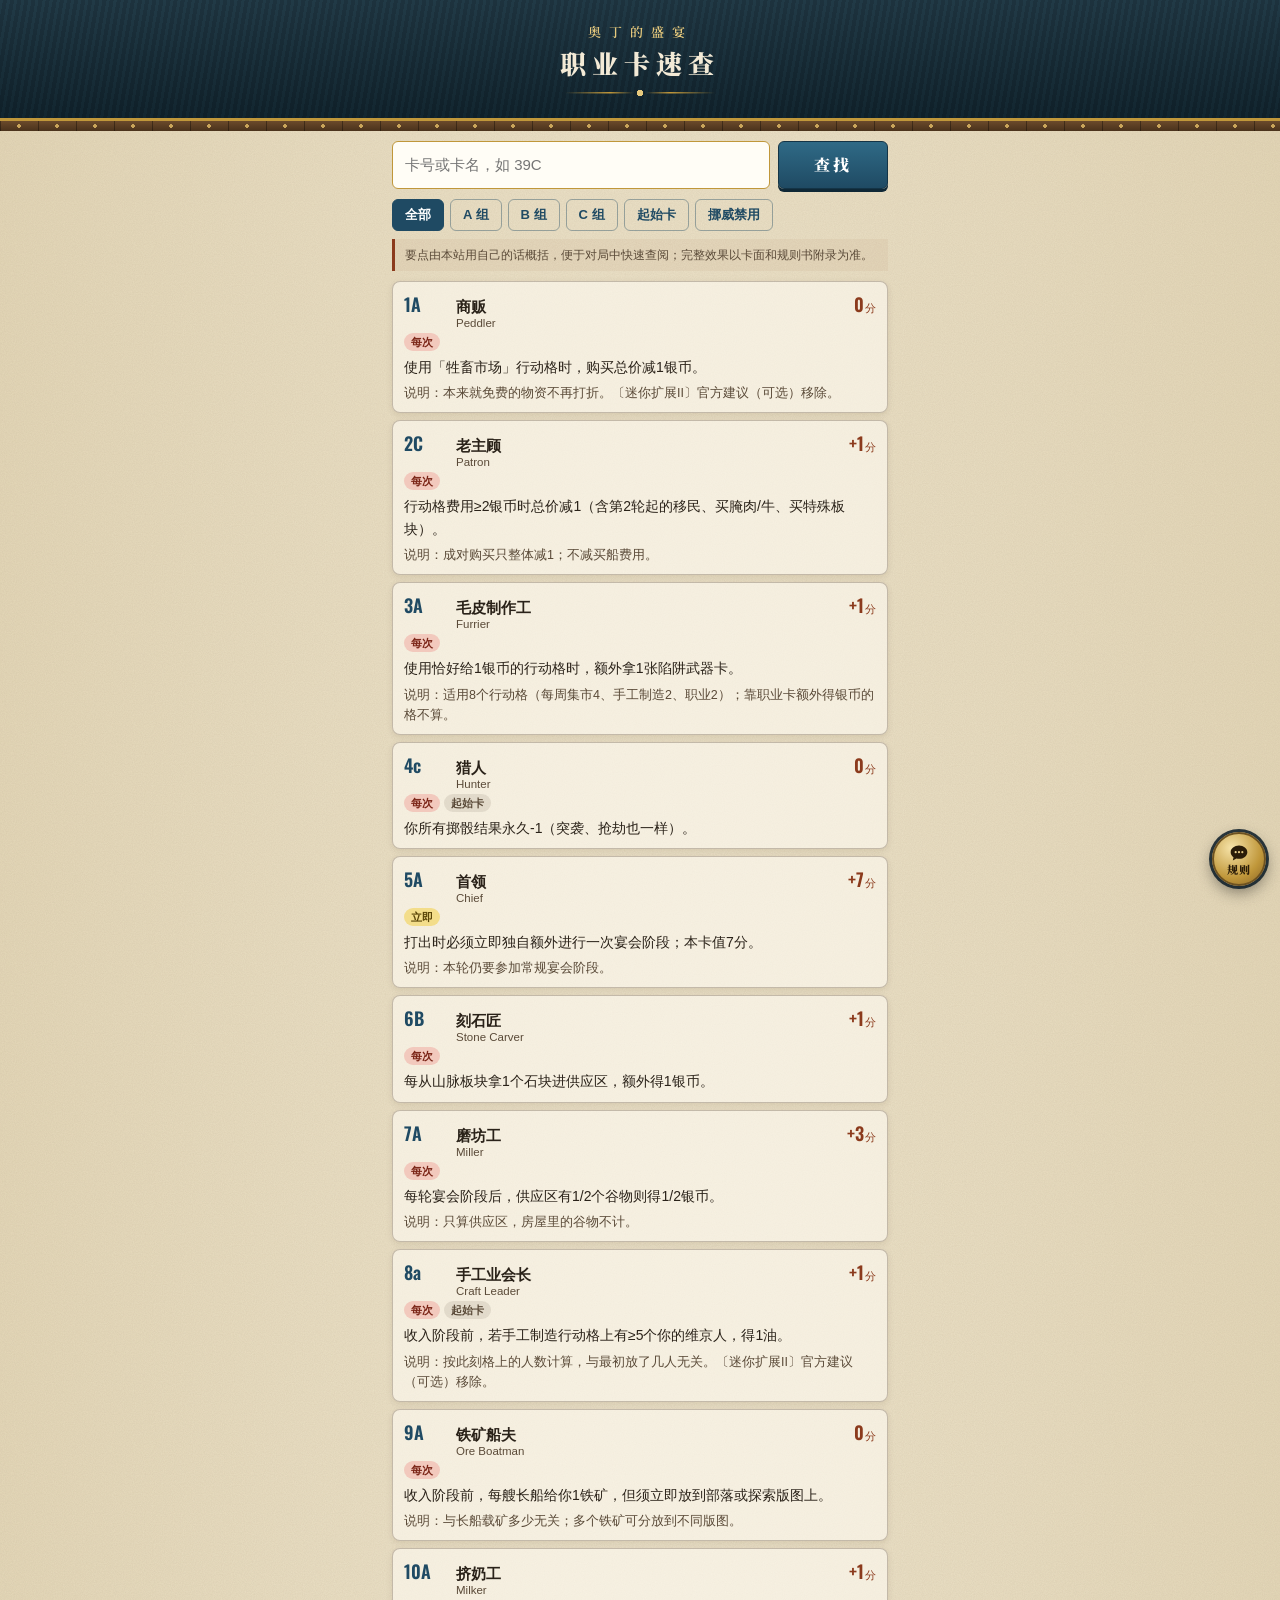
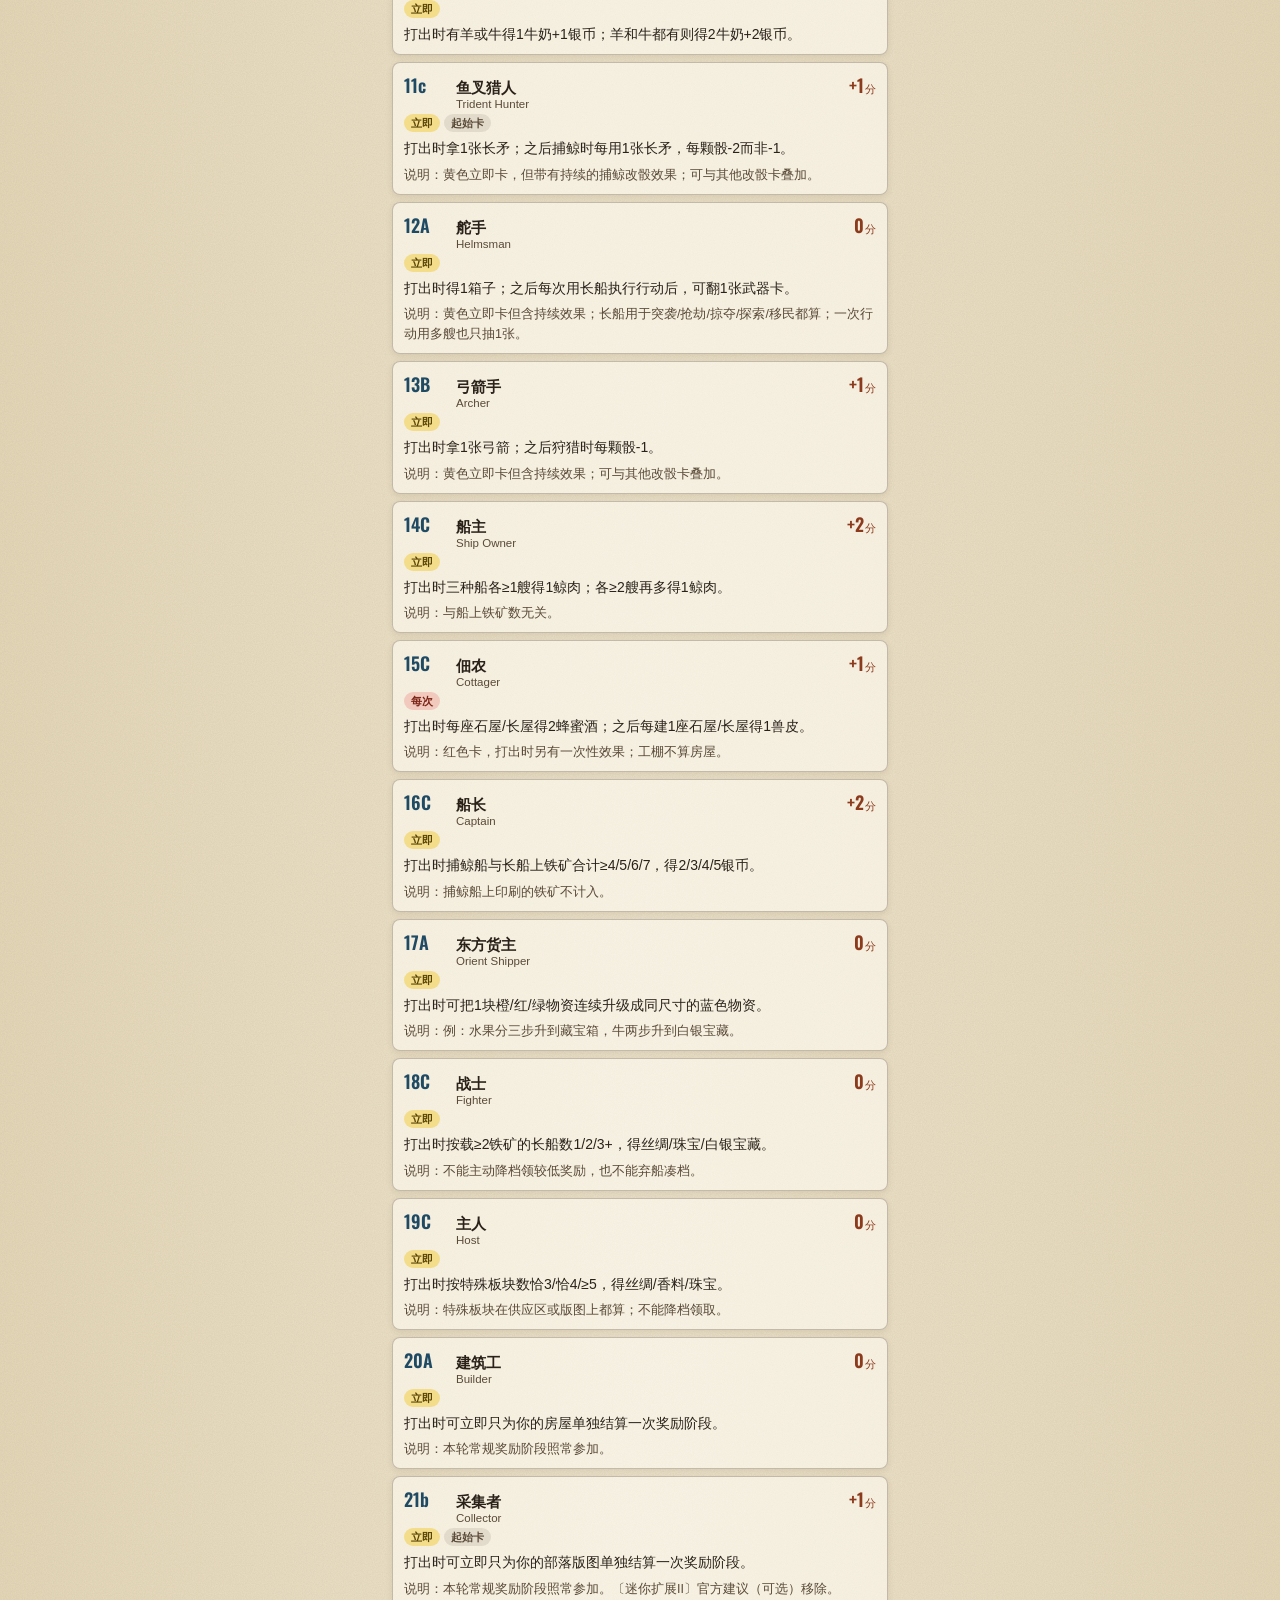
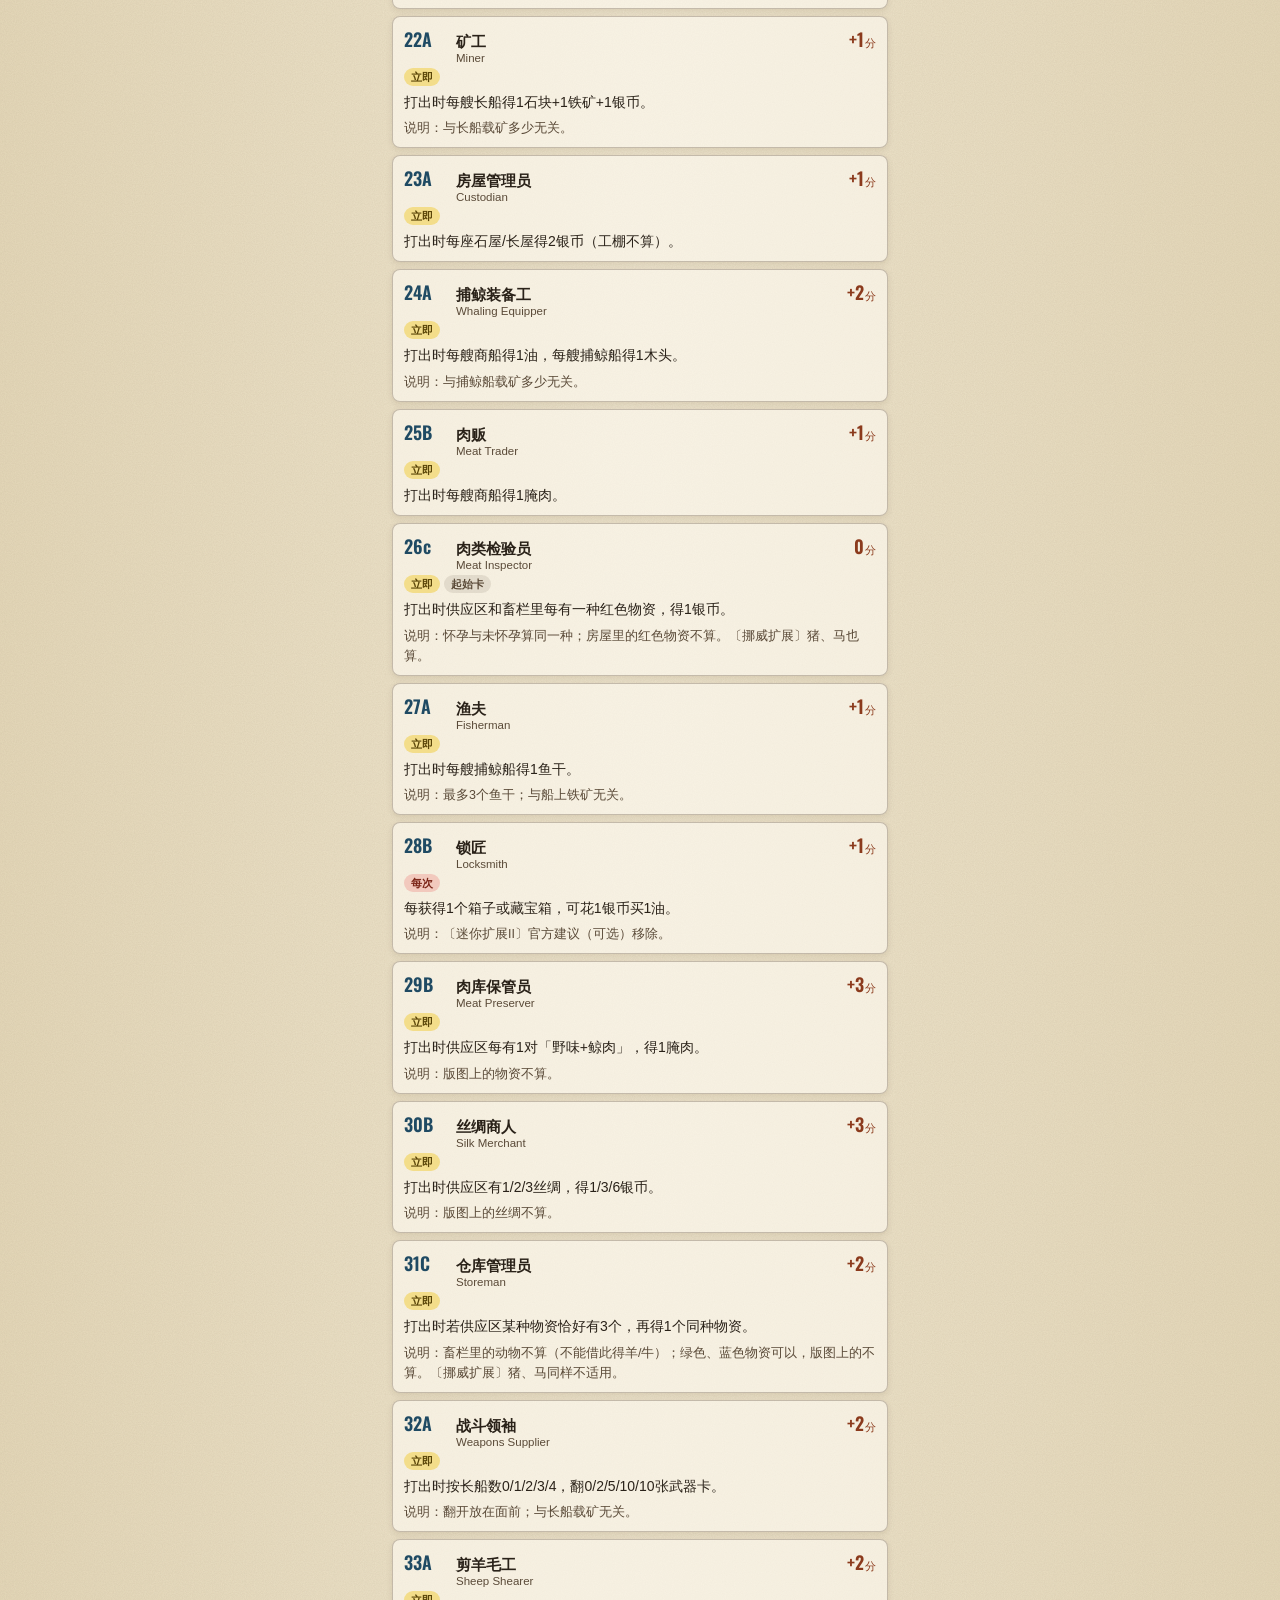
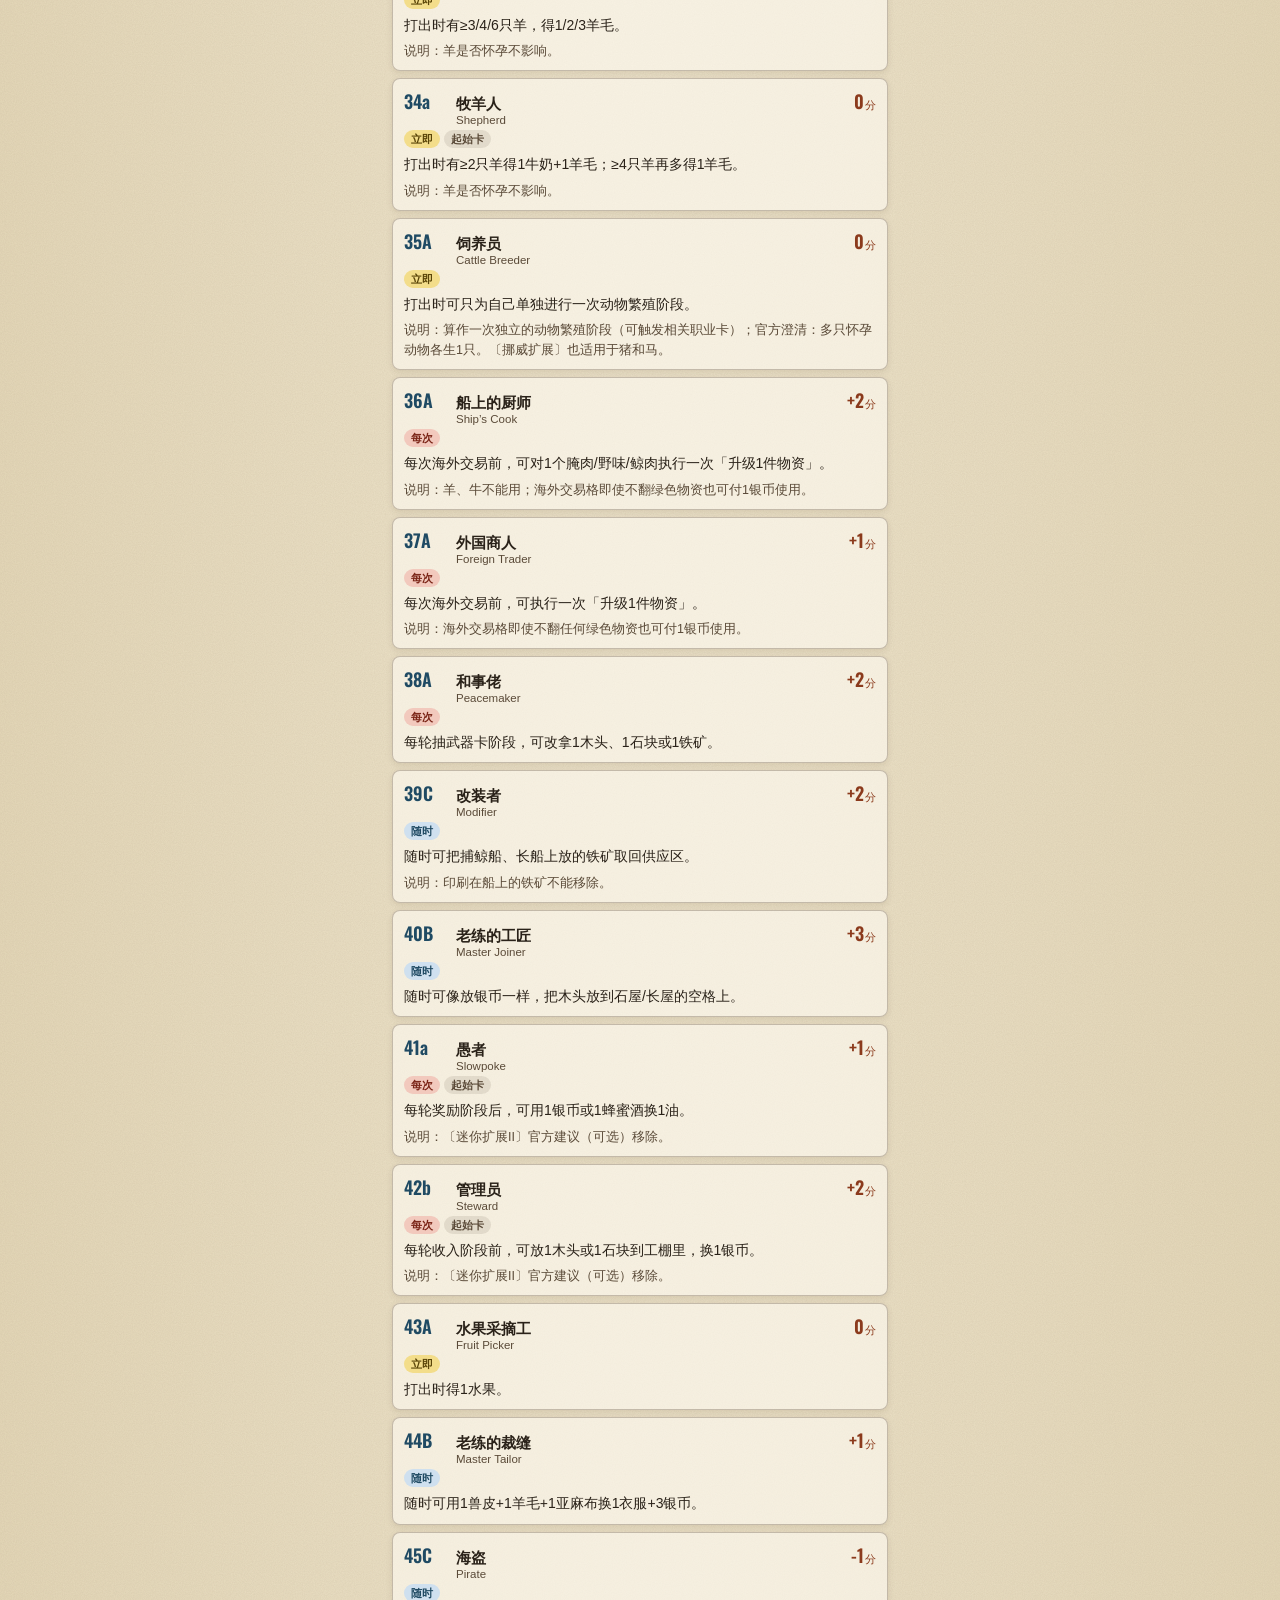
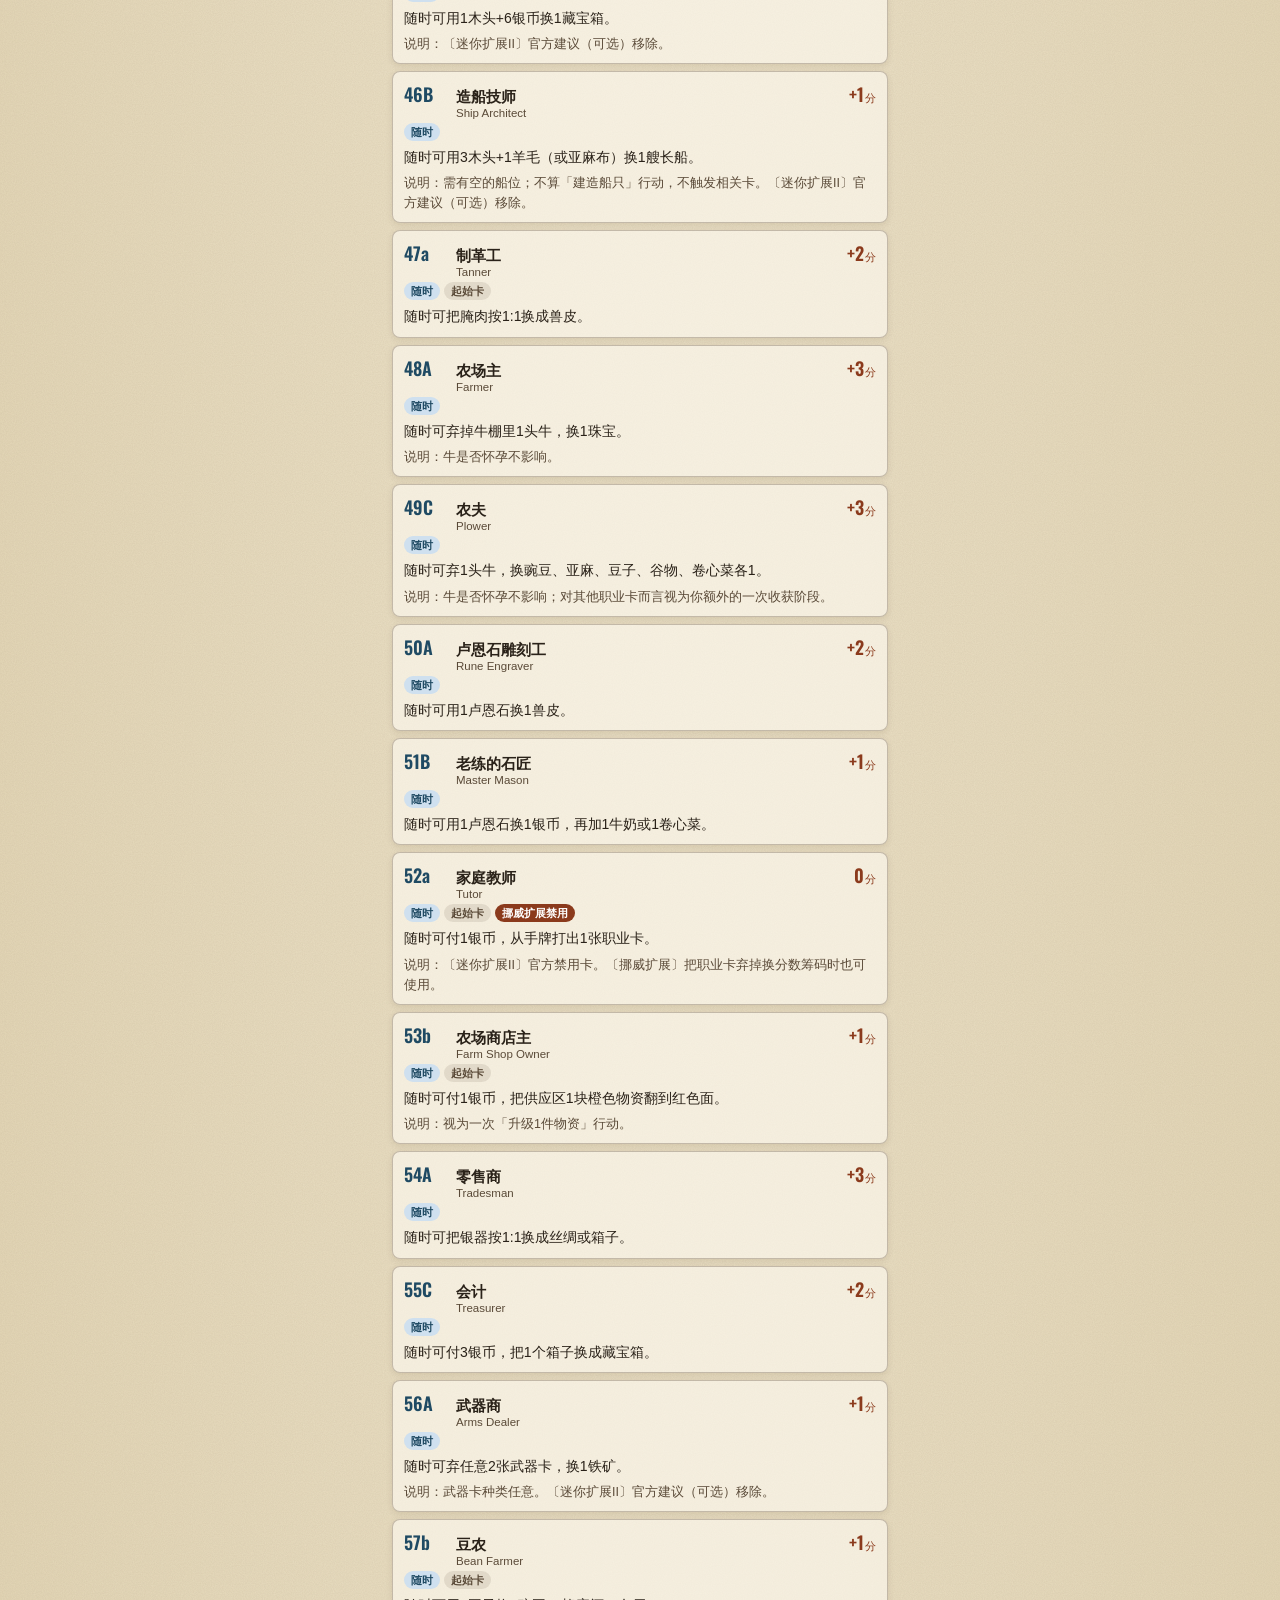
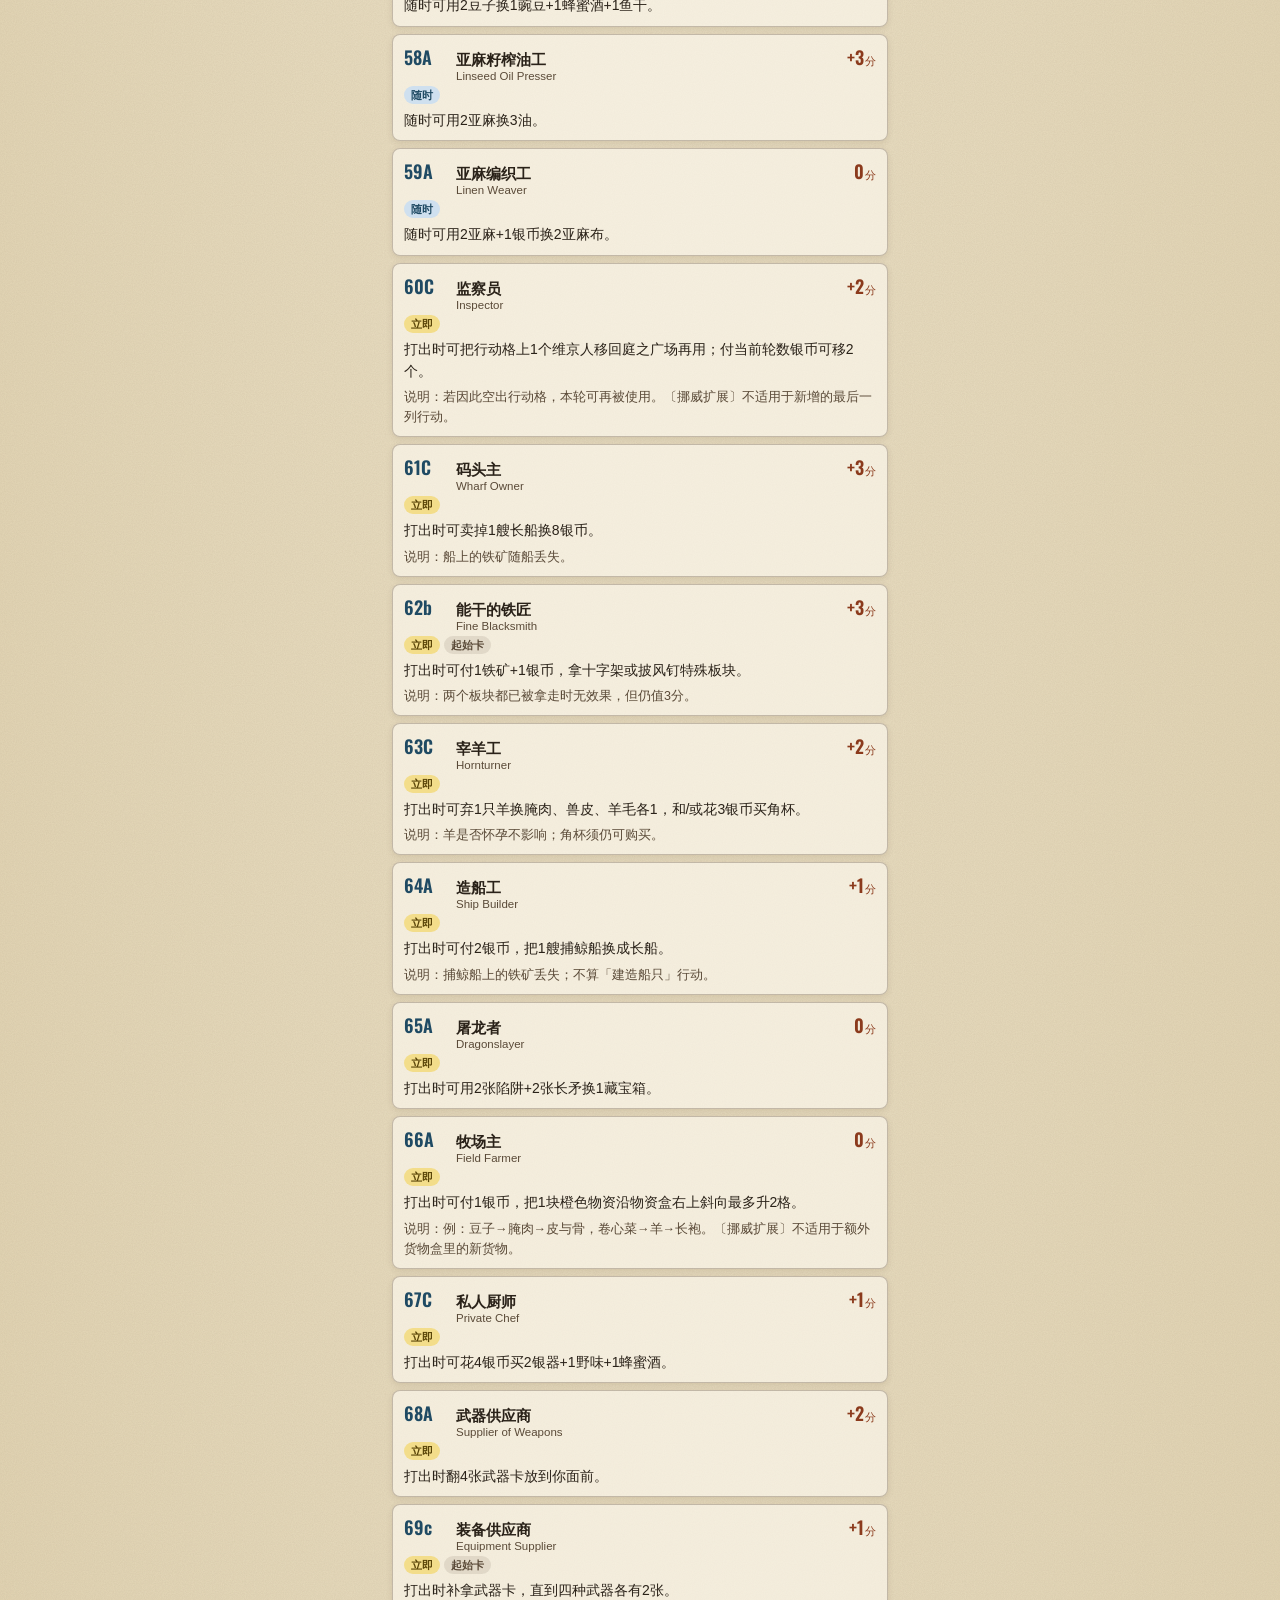
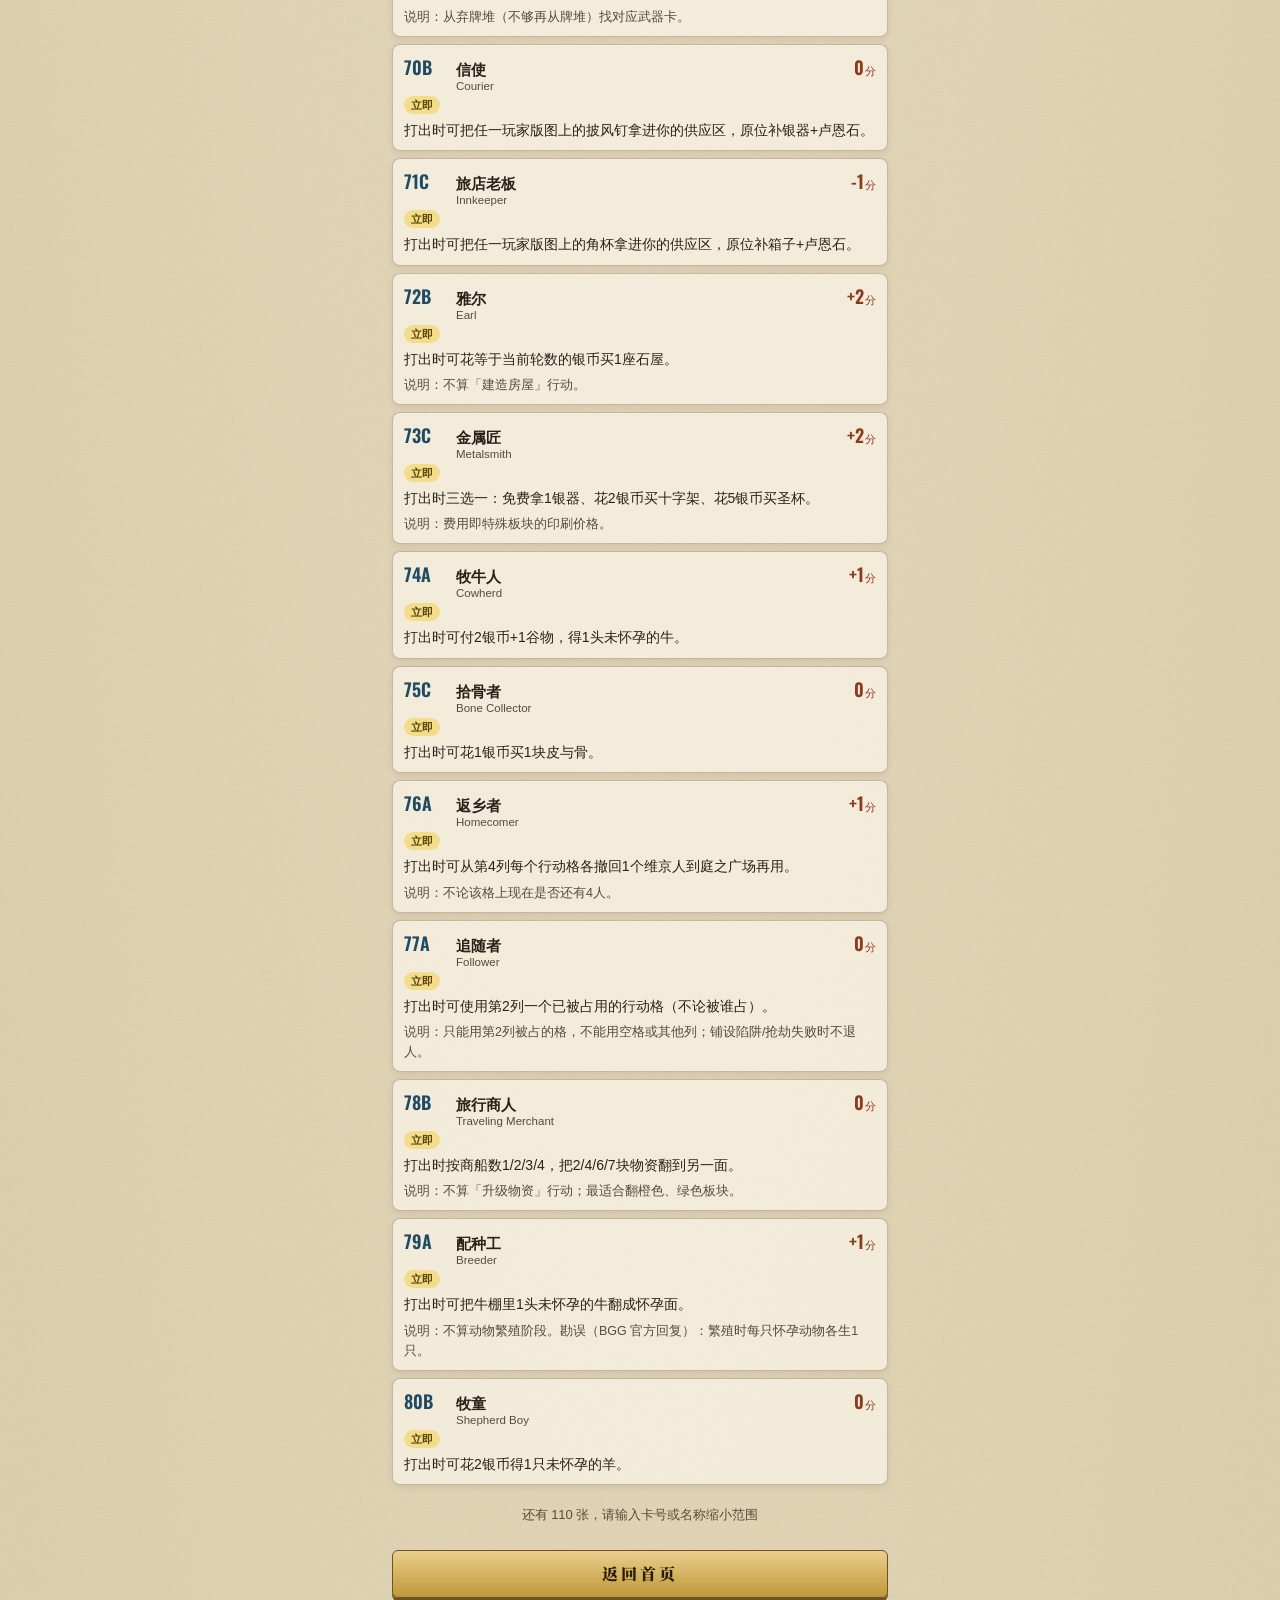
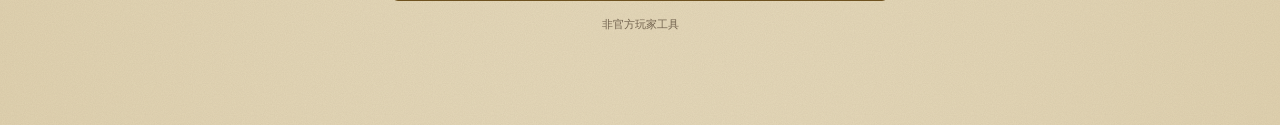
==== public/cards.html @ b961f714 "按社区调研补功能：每人自己计分防错、成绩参照、停手顺序轮序、挪威扩展、职业卡速查 - 计分页分「我的计分」和「全桌总览」：每人只填自己，快捷按钮，标出不可能的分值，提醒最终收入与银币勿重复计分 - 往" ====
<!doctype html>
<html lang="zh-CN">
<head>
<meta charset="utf-8">
<meta name="viewport" content="width=device-width,initial-scale=1,viewport-fit=cover">
<meta name="theme-color" content="#10202b">
<title>职业卡速查 · 奥丁的盛宴</title>
<link rel="icon" href="img/icon-64.png">
<link rel="apple-touch-icon" href="img/icon-180.png">
<link rel="preconnect" href="https://fonts.googleapis.com">
<link rel="preconnect" href="https://fonts.gstatic.com" crossorigin>
<link href="https://fonts.googleapis.com/css2?family=Oswald:wght@500;600&family=Noto+Serif+SC:wght@600;900&display=swap" rel="stylesheet">
<link rel="stylesheet" href="style.css">
</head>
<body>
<div class="hero"><div class="en">奥丁的盛宴</div><h1>职业卡速查</h1><div class="orn"></div></div><div class="band"></div>
<div class="wrap">
<form class="join" id="search"><input id="q" maxlength="20" autocomplete="off" placeholder="卡号或卡名，如 39C" enterkeyhint="search"><button class="btn navy">查找</button></form>
<div class="chips cf" id="filters"></div>
<p class="note">要点由本站用自己的话概括，便于对局中快速查阅；完整效果以卡面和规则书附录为准。</p>
<div class="list cards" id="cards"><div class="empty">加载中…</div></div>
<a class="btn" href="./">返回首页</a>
<footer>非官方玩家工具</footer>
</div>
<script type="module" src="cards.js"></script>
<script type="module" src="chat.js"></script>
</body>
</html>
---- public/style.css ----
:root{
  --parch:#efe6cf; --parch2:#e0d2b0; --ink:#2a2219; --ink2:#5a4a38;
  --red:#8b3a1c; --navy:#1f4a63; --navy2:#2f6a86; --step:#2a6f8f;
  --steel:#10202b; --steel2:#1b3342; --brass:#c0973a; --brass2:#e6c97d;
  --wood:#6b4a2b; --wood2:#4a321c;
  --p-red:#b8432f; --p-blue:#4f86b8; --p-yellow:#d9ad3c; --p-black:#3b3936;
  --c-sea:#2f6a86; --c-land:#6b8f5a; --c-build:#8b3a1c; --c-herd:#a87a4a; --c-job:#6d5a8e; --c-wealth:#c0973a;
  --serif:"Noto Serif SC","Songti SC","STSong",serif;
  --sans:-apple-system,"PingFang SC","Hiragino Sans GB","Microsoft YaHei",sans-serif;
  --num:"Oswald","DIN Alternate",sans-serif;
}
*{box-sizing:border-box;margin:0;padding:0;-webkit-tap-highlight-color:transparent}
html{background:var(--parch2)}
body{min-height:100vh;font-family:var(--sans);color:var(--ink);
  background:
    url("data:image/svg+xml;utf8,<svg xmlns='http://www.w3.org/2000/svg' width='240' height='240'><filter id='n'><feTurbulence type='fractalNoise' baseFrequency='.9' numOctaves='2' stitchTiles='stitch'/><feColorMatrix values='0 0 0 0 .35 0 0 0 0 .27 0 0 0 0 .17 0 0 0 .16 0'/></filter><rect width='240' height='240' filter='url(%23n)'/></svg>"),
    radial-gradient(ellipse at 50% 30%,var(--parch) 0%,var(--parch2) 100%)}
button{font-family:inherit;cursor:pointer}
.hidden{display:none!important}
.band{height:10px;background:radial-gradient(circle at 19px 5px,#c9a45a 0 1.6px,transparent 2px) 0 0/38px 10px,linear-gradient(90deg,rgba(0,0,0,.35) 0 1px,transparent 1px) 0 0/38px 10px,linear-gradient(var(--wood),var(--wood2))}

/* big header (landing / setup) */
.hero{padding:calc(env(safe-area-inset-top) + 22px) 16px 20px;text-align:center;color:#f3ead6;
  background:linear-gradient(180deg,rgba(255,255,255,.04),rgba(0,0,0,.25)),repeating-linear-gradient(100deg,#18323f 0 3px,#142a36 3px 7px),var(--steel2);
  border-bottom:3px solid var(--brass)}
.hero .en{font:600 13px var(--serif);letter-spacing:8px;color:var(--brass2)}
.hero h1{font:900 26px/1.25 var(--serif);letter-spacing:6px;margin-top:6px}
.orn{width:150px;height:10px;margin:8px auto 0;
  background:radial-gradient(circle,var(--brass2) 0 3px,transparent 3.5px) center/10px 10px no-repeat,
    linear-gradient(90deg,transparent,var(--brass) 30%,transparent 46%,transparent 54%,var(--brass) 70%,transparent) center/100% 1.5px no-repeat}
/* slim bar (in game) */
.bar{display:flex;align-items:center;gap:8px;padding:calc(env(safe-area-inset-top) + 8px) 12px 8px;color:#f3ead6;
  background:repeating-linear-gradient(100deg,#18323f 0 3px,#142a36 3px 7px),var(--steel2);border-bottom:2px solid var(--brass)}
.bar .ttl{flex:1;font:900 15px var(--serif);letter-spacing:2px;white-space:nowrap;overflow:hidden;text-overflow:ellipsis}
.room{display:inline-flex;align-items:center;gap:6px;height:30px;padding:0 10px;border-radius:15px;border:1px solid rgba(224,194,122,.5);
  background:rgba(0,0,0,.2);color:var(--brass2);font:600 15px var(--num);letter-spacing:2px}
.room small{font:500 11px var(--sans);letter-spacing:0;color:#cbbf9f}
.conn{width:9px;height:9px;border-radius:50%;background:#7d8796;box-shadow:0 0 0 2px rgba(0,0,0,.25)}
.conn.on{background:#62c27a}

.wrap{max-width:520px;margin:0 auto;padding:0 12px calc(env(safe-area-inset-bottom) + 20px)}
.tabs{display:flex;gap:6px;margin:10px 0 8px}
.tab{flex:1;height:38px;border-radius:4px;font:700 15px var(--serif);letter-spacing:3px;color:var(--navy);
  background:rgba(31,74,99,.08);border:1.5px solid rgba(31,74,99,.35)}
.tab.on{color:#fff;background:linear-gradient(180deg,var(--navy2),var(--navy));border-color:#143446}
h2.h{display:flex;align-items:baseline;justify-content:space-between;margin:18px 2px 8px;font:900 19px var(--serif);letter-spacing:2px;color:var(--red)}
h2.h small{font:500 12px var(--sans);letter-spacing:0;color:var(--ink2)}
.note{font:500 12px/1.55 var(--sans);color:var(--ink2);padding:7px 10px;border-left:3px solid var(--red);background:rgba(139,58,28,.05);margin-top:8px}
.note b{color:var(--red)}
.card{background:rgba(255,252,243,.6);border:1.5px solid rgba(90,74,56,.32);border-radius:8px;box-shadow:0 2px 6px rgba(60,40,10,.1)}
.list{display:flex;flex-direction:column;gap:7px}
.row{display:flex;align-items:center;gap:8px;padding:7px 9px}
.stepn{flex:none;width:24px;height:24px;border-radius:50%;background:var(--step);color:#fff;border:2px solid #fff;
  box-shadow:0 1px 3px rgba(0,0,0,.3);font:600 13px/20px var(--num);text-align:center}
.por{display:inline-block;flex:none;width:46px;height:46px;border-radius:50%;padding:3px;background:var(--c,#999);box-shadow:0 2px 4px rgba(0,0,0,.3);border:none}
.por img{display:block;width:100%;height:100%;border-radius:50%;object-fit:cover;background:#3a2f25}
.por.sm{width:36px;height:36px;padding:2.5px}
.por.xs{width:28px;height:28px;padding:2px}
.who{flex:1;min-width:0}
.who .nm{font:700 15px var(--sans);white-space:nowrap;overflow:hidden;text-overflow:ellipsis}
.who .fg{font:500 11px var(--sans);color:var(--ink2);margin-top:1px;white-space:nowrap;overflow:hidden;text-overflow:ellipsis}
input.pn{width:100%;height:34px;border:1.5px solid rgba(90,74,56,.35);border-radius:6px;background:#fffdf6;padding:0 8px;outline:none;font:700 15px var(--sans);color:var(--ink)}
input.pn:focus{border-color:var(--navy)}
.ib{flex:none;width:34px;height:34px;border-radius:6px;border:1.5px solid rgba(90,74,56,.4);background:rgba(255,255,255,.55);color:var(--ink);font:700 18px/1 var(--sans)}
.ib:disabled{opacity:.25}
.field{flex:none;display:flex;align-items:center;width:64px;height:36px;border-radius:6px;background:#fffdf6;border:1.5px solid var(--brass);padding:0 7px}
.field i{font:600 14px var(--num);font-style:normal;color:var(--brass);margin-right:2px}
.field input{width:100%;border:none;outline:none;background:transparent;font:600 19px var(--num);color:var(--ink);text-align:right}
.field input.bad{color:#c0392b}
.chips{display:flex;gap:8px}
.chip{flex:1;height:40px;border-radius:6px;border:1.5px solid rgba(31,74,99,.4);background:transparent;color:var(--navy);font:700 16px var(--sans)}
.chip.on{background:var(--navy);color:#fff;border-color:var(--navy)}
.dots{display:flex;gap:6px;margin-top:5px}
.dot{width:20px;height:20px;border-radius:50%;border:2px solid #fff;background:var(--c);box-shadow:0 0 0 1px rgba(0,0,0,.25)}
.dot.on{box-shadow:0 0 0 2px var(--ink)}
.dot:disabled{opacity:.2}
.btn{display:block;width:100%;height:48px;margin-top:12px;border-radius:6px;border:1.5px solid #6e5220;
  background:linear-gradient(180deg,#e9cf8c,var(--brass));color:#2a1d08;font:900 16px var(--serif);letter-spacing:3px;box-shadow:0 3px 0 #6e5220}
.btn:active{transform:translateY(2px);box-shadow:0 1px 0 #6e5220}
.btn:disabled{opacity:.4}
.btn.navy{background:linear-gradient(180deg,var(--navy2),var(--navy));border-color:#143446;color:#fff;box-shadow:0 3px 0 #0f2836}
.btn.ghost{height:38px;margin-top:8px;background:transparent;border-color:rgba(90,74,56,.4);color:var(--ink2);font:600 13px var(--sans);letter-spacing:1px;box-shadow:none}
.btns{display:flex;gap:8px}.btns .btn{flex:1}
.err{margin-top:6px;color:#b03020;font-size:13px;text-align:center;min-height:1em}

/* status strip */
.status{display:flex;align-items:center;gap:10px;padding:8px 10px;border-radius:8px;background:rgba(31,74,99,.08);border:1px solid rgba(31,74,99,.25)}
.medal{flex:none;display:inline-flex;align-items:center;justify-content:center;width:40px;height:40px;border-radius:50%;
  background:radial-gradient(circle at 35% 30%,#f2dc9c,var(--brass) 60%,#6e5220);color:#2a1d08;font:900 15px/1 var(--serif);
  border:2px solid #4b3714;box-shadow:0 2px 4px rgba(0,0,0,.3);text-align:center}
.status .t{font:900 17px var(--serif);letter-spacing:1px;color:var(--navy)}
.status .t b{font:600 19px var(--num);color:var(--red);margin:0 2px}
.status .s{font-size:12px;color:var(--ink2);margin-top:1px}
.pips{display:flex;gap:3px;margin-left:auto}
.pips i{width:7px;height:16px;border-radius:2px;background:rgba(31,74,99,.18)}
.pips i.done{background:var(--navy2)}
.pips i.cur{background:var(--red)}
.banner{margin-top:8px;padding:9px 10px;border-radius:8px;background:#1d3a49;color:#f3ead6;font-size:13px;line-height:1.5;display:flex;align-items:center;gap:10px}
.banner b{color:var(--brass2)}
.banner button{flex:none;height:32px;padding:0 12px;border-radius:5px;border:1px solid var(--brass);background:var(--brass);color:#22180a;font:700 13px var(--sans)}

/* turn order track */
.track{margin-top:8px;padding:9px 6px 9px;border-radius:8px;background:linear-gradient(180deg,#1d3a49,#0f222d);border:2px solid #08141b;color:#f3ead6}
.track .t{font:700 12px var(--serif);letter-spacing:2px;color:var(--brass2);text-align:center}
.slots{display:flex;justify-content:center;gap:4px;margin-top:6px}
.slot{flex:1;max-width:88px;text-align:center;min-width:0}
.slot .o{font:600 12px var(--num);color:var(--brass2);margin-bottom:3px}
.slot .por{display:block;margin:0 auto;width:44px;height:44px}
.slot .n{font:600 11.5px var(--sans);margin-top:3px;white-space:nowrap;overflow:hidden;text-overflow:ellipsis}
.slot .m{display:inline-block;margin-top:2px;padding:0 7px;border-radius:9px;background:var(--brass);color:#22180a;font:600 12px/17px var(--num)}

/* scoring table */
table.sc{width:100%;margin-top:8px;border-collapse:separate;border-spacing:0 6px;table-layout:fixed}
.sc thead th{padding:0 2px 2px;vertical-align:bottom}
.sc th:first-child{width:64px}
.pv{display:flex;flex-direction:column;align-items:center;gap:2px;min-width:0}
.pv span{max-width:100%;font:700 12.5px var(--sans);white-space:nowrap;overflow:hidden;text-overflow:ellipsis}
.sc tbody th{height:50px;padding-left:9px;text-align:left;font:600 13px/1.2 var(--sans);color:var(--ink2);background:rgba(255,252,243,.6);border:1.5px solid rgba(90,74,56,.25);border-right:none;border-radius:8px 0 0 8px}
.sc tbody th small{display:block;font-size:11px;font-weight:500}
.sc td{padding:0 3px;background:rgba(255,252,243,.6);border-top:1.5px solid rgba(90,74,56,.25);border-bottom:1.5px solid rgba(90,74,56,.25)}
.sc td:last-child{border-right:1.5px solid rgba(90,74,56,.25);border-radius:0 8px 8px 0;padding-right:5px}
.cell{width:100%;height:40px;border-radius:5px;border:1.5px solid rgba(181,139,60,.75);background:#fffdf6;font:600 17px var(--num);color:var(--ink)}
.cell.empty{color:#b7a98f;font:500 12px var(--sans)}
.cell.bad{color:#c0392b;border-color:#c0392b}
.sc td.tt{text-align:center;font:600 21px var(--num);color:var(--red)}
.legend{font:500 11.5px/1.6 var(--sans);color:var(--ink2);margin-top:4px}
.legend b{color:var(--ink)}

/* sheets */
.mask{position:fixed;inset:0;background:rgba(8,18,24,.55);z-index:20}
.sheet{position:fixed;left:0;right:0;bottom:0;z-index:21;max-width:520px;margin:0 auto;padding:12px 14px calc(env(safe-area-inset-bottom) + 14px);
  background:var(--parch);border-top:3px solid var(--brass);border-radius:14px 14px 0 0;box-shadow:0 -8px 30px rgba(0,0,0,.4)}
.sheet h3{font:900 16px var(--serif);color:var(--red);letter-spacing:1px}
.sheet .hint{font-size:12px;color:var(--ink2);margin-top:2px;line-height:1.5}
.disp{margin-top:8px;min-height:58px;padding:6px 12px;border-radius:6px;background:#fffdf6;border:1.5px solid var(--brass);text-align:right}
.disp .ex{font:500 14px var(--num);color:var(--ink2);word-break:break-all}
.disp .cur{font:600 26px var(--num);color:var(--ink)}
.keys{display:grid;grid-template-columns:repeat(4,1fr);gap:7px;margin-top:10px}
.keys button{height:48px;border-radius:6px;border:1.5px solid rgba(90,74,56,.35);background:#fffaf0;font:600 21px var(--num);color:var(--ink)}
.keys .op{background:var(--navy);color:#fff;border-color:var(--navy);font-size:26px}
.keys .ok{background:linear-gradient(180deg,#e9cf8c,var(--brass));border-color:#6e5220;font:900 15px var(--serif);grid-row:span 2;height:auto}
.keys .fn{font:600 14px var(--sans)}

/* landing */
.join{display:flex;gap:8px;margin-top:10px}
.join input{flex:1;min-width:0;height:48px;border-radius:6px;border:1.5px solid var(--brass);background:#fffdf6;text-align:center;font:600 24px var(--num);letter-spacing:8px;text-transform:uppercase;outline:none}
.join .btn{flex:none;width:110px;margin-top:0}

/* MVP */
.mvp{position:relative;margin-top:4px;padding:14px 12px 12px;border-radius:10px;text-align:center;color:#f3ead6;overflow:hidden;
  background:radial-gradient(ellipse at 50% 0%,rgba(224,194,122,.35),transparent 60%),linear-gradient(180deg,#1d3a49,#0c1b24);border:2px solid #08141b}
.mvp .crown{font:700 12px var(--serif);letter-spacing:6px;color:var(--brass2)}
.mvp .por{width:92px;height:92px;padding:4px;margin:8px auto 0;display:block;box-shadow:0 0 0 3px var(--brass2),0 6px 18px rgba(0,0,0,.5)}
.mvp .nm{font:900 22px var(--serif);letter-spacing:2px;margin-top:8px}
.mvp .fg{font-size:12px;color:#c9c0aa}
.mvp .pts{font:600 40px/1.1 var(--num);color:var(--brass2);margin-top:2px}
.mvp .pts small{font:500 13px var(--sans);color:#c9c0aa;margin-left:3px}
.rk .row{gap:7px;padding:7px 8px}
.rk .tot{font:600 22px var(--num);color:var(--red);min-width:34px;text-align:right}
.stack{display:flex;height:9px;border-radius:5px;overflow:hidden;background:rgba(90,74,56,.12);margin-top:4px}
.stack i{display:block;height:100%}
.parts{font:500 10.5px var(--sans);color:var(--ink2);margin-top:3px;white-space:nowrap;overflow:hidden;text-overflow:ellipsis}
.parts em{font-style:normal;display:inline-block;width:7px;height:7px;border-radius:2px;margin:0 2px 0 5px;vertical-align:0}
.parts em:first-child{margin-left:0}
.achs{display:grid;grid-template-columns:repeat(2,1fr);gap:7px;margin-top:6px}
.ach{display:flex;align-items:center;gap:8px;padding:7px 8px}
.ach .medal{width:34px;height:34px;font-size:16px}
.ach .an{font:900 13.5px var(--serif);color:var(--red)}
.ach .ad{font-size:10.5px;color:var(--ink2);line-height:1.35}
.ach .aw{display:flex;gap:3px;margin-top:3px;flex-wrap:wrap}
.tbh{display:flex;width:100%;justify-content:space-between;align-items:center;padding:2px 0;border:none;background:none;font:12px var(--sans);color:var(--ink2);text-align:left}
.tbh span{color:var(--brass);font-weight:700}
.sv .btn{height:40px;margin-top:8px;font:700 14px var(--sans);letter-spacing:1px}
.tb .pn{flex:1;min-width:0}
.shotv{position:fixed;inset:0;z-index:60;overflow:auto;padding:0 16px 24px;background:rgba(8,20,27,.94)}
.shotv img{display:block;width:100%;max-width:480px;margin:0 auto;border-radius:6px;box-shadow:0 6px 24px rgba(0,0,0,.5)}
.sv-top{position:sticky;top:0;display:flex;align-items:center;gap:10px;max-width:480px;margin:0 auto;padding:12px 0 10px;background:rgba(8,20,27,.94);color:var(--brass2);font:600 14px var(--sans)}
.sv-top span{flex:1}
.sv-top a,.sv-top button{padding:5px 12px;border:1px solid rgba(255,255,255,.4);border-radius:5px;background:none;color:#fff;font:600 13px var(--sans);text-decoration:none}
.tb{display:flex;align-items:center;gap:6px;margin-top:6px;font-size:12px;color:var(--ink2)}
footer{margin-top:18px;text-align:center;font-size:10.5px;line-height:1.6;color:var(--ink2);opacity:.8}
.toast{position:fixed;left:50%;bottom:calc(env(safe-area-inset-bottom) + 24px);transform:translateX(-50%);z-index:30;padding:8px 16px;border-radius:20px;background:rgba(10,24,32,.9);color:#fff;font-size:13px}

/* short phones (e.g. iPhone SE): tighten the in-game screen so the settle button stays on screen */
@media (max-height: 700px){
  .bar{padding-top:calc(env(safe-area-inset-top) + 6px);padding-bottom:6px}
  .tabs{margin:7px 0 6px}.tab{height:34px}
  .status{padding:5px 9px}.medal{width:34px;height:34px}.status .t{font-size:16px}
  .banner{margin-top:6px;padding:6px 9px}.banner button{height:28px}
  .track{margin-top:6px;padding:6px 4px 7px}.slots{margin-top:4px}.slot .por{width:38px;height:38px}.slot .o{margin-bottom:1px}
  .list{gap:5px}.row{padding:5px 8px}.por.sm{width:32px;height:32px}
  .ib{width:32px;height:32px}.field{height:34px}
  .btn{height:44px;margin-top:9px}.btn.ghost{height:34px;margin-top:6px}
}
.lobby{display:flex;align-items:center;gap:10px;width:100%;padding:9px 11px;text-align:left;font:inherit;color:inherit}
.lobby .lc{font:600 22px var(--num);letter-spacing:3px;color:var(--navy);min-width:66px}
.lobby .lp{display:flex;gap:2px;flex:1;min-width:0}
.lobby .ls{text-align:right;font-size:11.5px;color:var(--ink2);line-height:1.35}
.lobby .ls b{display:block;font:700 13px var(--sans);color:var(--red)}
.empty{padding:14px;text-align:center;font-size:13px;color:var(--ink2)}
.join{margin-top:10px}

/* illustrated tutorial (guide.html) */
a.btn{text-align:center;line-height:45px;text-decoration:none}
a.btn.ghost{line-height:35px}
.guide .toc{display:flex;flex-wrap:wrap;gap:6px;margin:0 0 4px}
.guide .toc a{padding:5px 10px;border-radius:14px;border:1px solid rgba(31,74,99,.35);background:rgba(31,74,99,.06);color:var(--navy);font:600 12.5px var(--sans);text-decoration:none}
.gs{margin-top:14px;padding:0 0 12px;overflow:hidden;scroll-margin-top:10px}
.gs h2.h{margin:12px 12px 10px}
.gs h2.h i{font:600 15px var(--num);font-style:normal;color:var(--brass);margin-right:8px}
.gs img{display:block;width:100%;height:auto;background:var(--steel)}
.gs ul{margin:10px 14px 0 30px;font:500 14.5px/1.7 var(--sans)}
.gs li+li{margin-top:5px}
/* landing */
.hero-art{position:relative;height:calc(env(safe-area-inset-top) + 232px);overflow:hidden;background:var(--steel);border-bottom:3px solid var(--brass)}
.hero-art img{position:absolute;inset:0;width:100%;height:100%;object-fit:cover;object-position:50% 40%}
.hero-art:after{content:"";position:absolute;inset:0;background:linear-gradient(180deg,rgba(18,14,10,.25) 0,rgba(18,14,10,0) 30%,rgba(18,14,10,.15) 50%,rgba(18,14,10,.78) 100%)}
.hero-art .ht{position:absolute;z-index:1;left:0;right:0;bottom:16px;text-align:center;color:#fbf6ec;text-shadow:0 2px 12px rgba(0,0,0,.6)}
.hero-art .wm{font:500 46px/1 "Cinzel",serif;letter-spacing:14px;text-indent:14px}
.hero-art .hr{width:210px;height:1px;margin:9px auto 8px;background:rgba(251,246,236,.75)}
.hero-art .hz{font:600 18px var(--serif);letter-spacing:6px;text-indent:6px}
.hero-art .hs{margin-top:5px;font:600 12px var(--sans);letter-spacing:5px;text-indent:5px;color:var(--brass2)}
.start{margin-top:14px;padding:12px}
.start .btn{margin-top:0}
.start .or{display:flex;align-items:center;gap:10px;margin:12px 2px 0;font-size:12px;color:var(--ink2)}
.start .or:before,.start .or:after{content:"";flex:1;height:1px;background:rgba(90,74,56,.28)}
.start .join{margin-top:8px}
.start .join input,.start .join .btn{height:46px}
.start .join .btn{width:96px}
.start .err{margin-top:8px;min-height:0}
.tiles{display:grid;grid-template-columns:1fr 1fr;gap:10px;margin-top:10px}
.tile{display:flex;align-items:center;gap:10px;padding:10px;text-decoration:none;color:var(--ink2);font-size:11.5px;line-height:1.4}
.tile:active{transform:translateY(1px)}
.tile b{display:block;font:900 16px var(--serif);letter-spacing:2px;color:var(--navy)}
.tile .ti{position:relative;flex:none;width:42px;height:42px;border-radius:50%;overflow:hidden;border:2px solid var(--brass);box-shadow:0 1px 3px rgba(0,0,0,.25)}
.tile .ti img{display:block;width:100%;height:100%;object-fit:cover}
.tile .ti.rec{display:flex;align-items:center;justify-content:center;background:linear-gradient(180deg,var(--navy2),var(--navy));color:var(--brass2);font:900 18px var(--serif)}
.lobby .lp .por+.por{margin-left:-7px}
.lobby .ls{display:flex;flex-direction:column;align-items:flex-end;gap:3px}
.lobby .ls .st{display:inline-block;padding:2px 8px;border-radius:10px;font:700 12px var(--sans)}
.lobby .ls .st-setup{background:rgba(181,139,60,.2);color:#7a5a1c}
.lobby .ls .st-play{background:rgba(31,74,99,.13);color:var(--navy)}
.lobby .ls .st-over{background:rgba(90,74,56,.12);color:var(--ink2)}
.lobby .ls small{font-size:11px;color:var(--ink2)}
.od{display:inline-block;width:7px;height:7px;margin-right:4px;border-radius:50%;background:#a59a86;vertical-align:1px}
.od.on{background:#4caf6a}

/* past games (history.html) */
.games{margin-top:12px}
.game summary{list-style:none;padding:9px 11px;cursor:pointer}
.game summary::-webkit-details-marker{display:none}
.game .gh{display:flex;align-items:baseline;justify-content:space-between;gap:8px}
.game .gh b{font:600 20px var(--num);letter-spacing:3px;color:var(--navy)}
.game .gh span{font-size:12px;color:var(--ink2)}
.game .gp{display:flex;flex-wrap:wrap;gap:4px 12px;margin-top:6px}
.game .gp>span{display:flex;align-items:center;gap:4px;font-size:13px;min-width:0}
.game .gp i{font-style:normal;max-width:6em;overflow:hidden;text-overflow:ellipsis;white-space:nowrap}
.game .gp em{font:600 15px var(--num);font-style:normal;color:var(--ink2)}
.game .gp .win em{color:var(--red)}
.game .gp .win i{font-weight:700}
.game .gd{border-top:1px dashed rgba(90,74,56,.35);padding:4px 0}
.game[open] summary .gp{display:none}
#search input{font:500 15px var(--sans);letter-spacing:0;text-transform:none;text-align:left;padding:0 12px}
.start .join input::placeholder{font:500 15px var(--sans);letter-spacing:6px;color:#a59a86}
.guide .toc a.fqa{background:var(--navy);border-color:var(--navy);color:#fff}
#faq{scroll-margin-top:10px}
.fq-cat{margin:16px 2px 6px;font:900 15px var(--serif);letter-spacing:2px;color:var(--navy)}
.fq{margin-top:6px}
.fq summary{position:relative;list-style:none;padding:10px 32px 10px 12px;font:600 14.5px/1.5 var(--sans);cursor:pointer}
.fq summary::-webkit-details-marker{display:none}
.fq summary:after{content:"+";position:absolute;right:12px;top:8px;font:500 20px var(--num);color:var(--brass)}
.fq[open] summary:after{content:"−"}
.fq p{padding:0 12px 11px;font:500 14px/1.7 var(--sans);color:var(--ink2)}
.fq p a{font-size:12px;color:var(--navy2);white-space:nowrap}

/* blind-bag draw overlay */
.draw{position:fixed;inset:0;z-index:50;display:flex;align-items:center;justify-content:center;background:rgba(8,20,27,.93);-webkit-backdrop-filter:blur(4px);backdrop-filter:blur(4px);animation:drIn .25s ease;transition:opacity .4s}
.draw.out{opacity:0}
.dr-box{text-align:center;color:#f3ead6}
.dr-t{font:900 22px var(--serif);letter-spacing:8px;text-indent:8px;color:var(--brass2)}
.dr-slots{display:flex;gap:10px;justify-content:center;margin-top:24px;min-height:100px}
.dr-s{width:64px;opacity:0;animation:drPop .75s cubic-bezier(.2,.9,.3,1.2) forwards;animation-delay:calc(var(--start) + var(--i) * var(--step))}
.dr-s .por{display:block;width:58px;height:58px;padding:3px;margin:0 auto;box-shadow:0 0 0 2px var(--brass2),0 4px 12px rgba(0,0,0,.5)}
.dr-s b{display:block;margin-top:6px;font:600 18px var(--num);color:var(--brass2)}
.dr-s i{display:block;font-style:normal;font-size:11px;color:#cfc5ad;white-space:nowrap;overflow:hidden;text-overflow:ellipsis}
.dr-bag{width:120px;height:130px;margin:18px auto 0;transform-origin:50% 92%;animation:drShake .9s ease-in-out,drJig var(--step) ease-in-out var(--start) infinite}
.dr-skip{margin-top:16px;font-size:12px;color:#8f8a7d}
@keyframes drIn{from{opacity:0}}
@keyframes drPop{0%{opacity:0;transform:translate(calc(var(--d) * 74px),170px) scale(.3)}45%{opacity:1;transform:translate(calc(var(--d) * 37px),-28px) scale(1.15)}100%{opacity:1;transform:none}}
@keyframes drShake{0%,100%{transform:rotate(0)}20%{transform:rotate(-9deg)}40%{transform:rotate(8deg)}60%{transform:rotate(-5deg)}80%{transform:rotate(3deg)}}
@keyframes drJig{0%,100%{transform:scale(1)}25%{transform:scale(1.07,.93)}}
.lobby .lc em{display:block;margin-top:1px;font:700 10px var(--sans);font-style:normal;letter-spacing:2px;color:var(--brass)}

/* rules assistant (chat.js) */
body.has-chat{padding-bottom:72px}
.cfab{position:fixed;right:14px;bottom:calc(env(safe-area-inset-bottom) + 14px);z-index:19;width:54px;height:54px;display:flex;flex-direction:column;align-items:center;justify-content:center;gap:0;border-radius:50%;border:2px solid #6e5220;background:radial-gradient(circle at 35% 28%,#f6e3a8,var(--brass) 62%,#8a6526);color:#2a1c08;font:900 11px/1.1 var(--serif);letter-spacing:1px;box-shadow:0 0 0 3px rgba(16,32,43,.88),0 6px 16px rgba(0,0,0,.45)}
.cfab:active{transform:scale(.94)}
@keyframes cpIn{from{opacity:0;transform:translateY(18px) scale(.97)}}
.cpanel{position:fixed;right:12px;bottom:calc(env(safe-area-inset-bottom) + 12px);z-index:40;width:min(380px,calc(100vw - 24px));height:min(600px,calc(100dvh - 24px));display:flex;flex-direction:column;overflow:hidden;border:1.5px solid #6e5220;border-radius:14px;background:var(--parch2);box-shadow:0 14px 44px rgba(0,0,0,.5);transform-origin:bottom right;animation:cpIn .22s ease}
.chd{display:flex;align-items:center;gap:10px;padding:11px 6px 11px 12px;background:linear-gradient(180deg,var(--steel2),var(--steel))}
.chd div{flex:1;min-width:0}
.chd b{display:block;font:900 16px var(--serif);color:var(--brass2);letter-spacing:1px}
.chd div span{display:flex;align-items:center;gap:6px;margin-top:2px;font:500 11.5px var(--sans);color:#a9bcc6}
.con{width:7px;height:7px;border-radius:50%;background:#5ec27a;box-shadow:0 0 0 3px rgba(94,194,122,.22)}
.cav{flex:none;width:38px;height:38px;display:grid;place-items:center;border-radius:50%;border:1.5px solid #6e5220;background:radial-gradient(circle at 35% 28%,#f6e3a8,var(--brass) 62%,#8a6526);color:#2a1c08;font:900 17px var(--serif);box-shadow:0 0 0 2px rgba(224,194,122,.3)}
.cav.sm{width:28px;height:28px;font-size:13px;box-shadow:0 2px 4px rgba(0,0,0,.2)}
.cx{flex:none;width:36px;height:36px;border:none;background:none;color:#d8dee8;font:300 28px/1 var(--sans)}
.clog{flex:1;overflow:auto;display:flex;flex-direction:column;gap:10px;padding:12px;background:radial-gradient(ellipse at 50% 0%,var(--parch) 0%,var(--parch2) 100%)}
.cwel{position:relative;flex:none;display:flex;align-items:flex-end;min-height:112px;overflow:hidden;border-radius:10px;border:1px solid rgba(110,82,32,.5);box-shadow:0 4px 12px rgba(0,0,0,.22)}
.cwel img{position:absolute;inset:0;width:100%;height:100%;object-fit:cover;object-position:50% 35%}
.cwel div{position:relative;width:100%;padding:30px 12px 10px;background:linear-gradient(transparent,rgba(8,20,27,.88) 55%)}
.cwel b{display:block;font:900 16px var(--serif);color:#fbf6ec;letter-spacing:1px}
.cwel span{display:block;margin-top:2px;font:12px/1.5 var(--sans);color:#d9d3c5}
.csug{display:flex;flex-direction:column;gap:6px}
.csug em{margin:2px 0 0 2px;font:700 11.5px var(--sans);font-style:normal;color:var(--ink2);letter-spacing:2px}
.csug button{display:flex;align-items:center;gap:9px;padding:9px 10px;border:1px solid rgba(181,139,60,.55);border-radius:9px;background:#fffaf0;text-align:left;font:600 13.5px var(--sans);color:var(--ink);box-shadow:0 1px 0 rgba(110,82,32,.22)}
.csug button:before{content:"问";flex:none;width:20px;height:20px;display:grid;place-items:center;border-radius:50%;background:var(--navy);color:#fff;font:700 11px var(--sans)}
.csug button:after{content:"›";margin-left:auto;font:600 18px/1 var(--sans);color:var(--brass)}
.csug button:active{background:#f3e7cc}
.cr{display:flex;align-items:flex-end;gap:7px}
.cr.u{justify-content:flex-end}
.cm{max-width:82%;padding:9px 12px;border-radius:12px;font:14px/1.65 var(--sans);word-break:break-word}
.cm.u{background:linear-gradient(180deg,var(--navy2),var(--navy));color:#fff;border-bottom-right-radius:4px;box-shadow:0 2px 6px rgba(15,40,54,.25)}
.cm.a{background:#fffdf6;border:1px solid rgba(90,74,56,.18);color:var(--ink);border-bottom-left-radius:4px;box-shadow:0 2px 6px rgba(60,45,25,.1)}
.cm.a b{color:var(--red)}
.cm.err{color:var(--red);border-color:rgba(139,58,28,.4);background:#fbf1ec}
.cin{display:flex;align-items:center;gap:8px;padding:10px 10px 6px;border-top:1px solid rgba(110,82,32,.25);background:#f6eedb}
.cin textarea{flex:1;min-width:0;height:42px;resize:none;padding:10px 15px;border:1.5px solid rgba(90,74,56,.3);border-radius:21px;background:#fffdf6;outline:none;font:16px/1.3 var(--sans);color:var(--ink)}
.cin textarea:focus{border-color:var(--brass)}
.cin button{flex:none;width:42px;height:42px;display:grid;place-items:center;border-radius:50%;border:1.5px solid #6e5220;background:radial-gradient(circle at 35% 28%,#f6e3a8,var(--brass) 62%,#8a6526);color:#2a1c08;box-shadow:0 2px 0 #6e5220}
.cin button:active{transform:translateY(1px);box-shadow:0 1px 0 #6e5220}
.cin button:disabled{opacity:.45}
.cfoot{padding:0 12px 8px;background:#f6eedb;text-align:center;font:500 10.5px var(--sans);color:var(--ink2);opacity:.75}
.cdots{display:inline-flex;gap:4px;padding:5px 0}
.cdots b{width:6px;height:6px;border-radius:50%;background:var(--brass);animation:cdot 1s infinite}
.cdots b:nth-child(2){animation-delay:.15s}.cdots b:nth-child(3){animation-delay:.3s}
@keyframes cdot{0%,80%,100%{opacity:.25}40%{opacity:1}}

/* Feast for Odin: setup start-player badge */
.fst{margin-left:auto;height:22px;padding:0 7px;white-space:nowrap;flex:none;border-radius:11px;border:1px solid rgba(31,74,99,.4);background:transparent;color:var(--navy);font:600 11.5px var(--sans)}
.fst.on{background:var(--red);border-color:var(--red);color:#fff}
/* round phases */
.phs{display:flex;flex-direction:column;gap:5px;margin-top:8px}
.ph{padding:0;overflow:hidden}
.phh{display:flex;align-items:center;gap:8px;padding:7px 10px}
.phh b{font:900 15px var(--serif);letter-spacing:1px;color:var(--ink)}
.phh small{margin-left:auto;font:500 11.5px var(--sans);color:var(--ink2);text-align:right}
.phn{flex:none;width:22px;height:22px;border-radius:50%;background:rgba(31,74,99,.14);color:var(--navy);font:600 12px/22px var(--num);text-align:center}
.ph.cur{border-color:var(--brass);background:#fffaf0;box-shadow:0 0 0 2px rgba(192,151,58,.45),0 3px 10px rgba(60,40,10,.18)}
.ph.cur .phn{background:var(--red);color:#fff}
.ph.cur .phh b{color:var(--red)}
.ph.done{opacity:.62}
.ph.done .phn{background:var(--navy2);color:#fff}
.ph.off{opacity:.45;background:transparent;box-shadow:none;border-style:dashed}
.ph.off .phh b{text-decoration:line-through;text-decoration-color:rgba(90,74,56,.5)}
.phb{padding:0 12px 10px 40px;font:500 13.5px/1.65 var(--sans);color:var(--ink)}
.phb ul{margin:0 0 0 16px}.phb li+li{margin-top:3px}
.phb b{color:var(--red)}
.phb .tip{margin-top:6px;font-size:12px;color:var(--ink2)}
.pick{display:flex;flex-wrap:wrap;gap:6px;margin-top:8px}
.pick button{display:flex;align-items:center;gap:6px;padding:4px 10px 4px 4px;border-radius:22px;border:1.5px solid rgba(90,74,56,.35);background:#fffdf6;font:600 13px var(--sans);color:var(--ink)}
.pick button.on{border-color:var(--red);background:var(--red);color:#fff}
/* scoring extras */
.sc tr.grp td{padding:6px 2px 0;background:none;border:none;font:900 13px var(--serif);letter-spacing:3px;color:var(--red)}
.cell.neg{color:var(--red)}
.cell.crown{background:linear-gradient(180deg,#f2dc9c,var(--brass));border-color:#6e5220;color:#2a1d08}
.parts .mn{color:var(--red)}
.rk .parts{white-space:normal;line-height:1.5}
.dr-s.first b{color:#fff}
.dr-s.first .por{box-shadow:0 0 0 3px var(--brass2),0 0 22px rgba(230,201,125,.75)}
/* landing cover: the box cover shown whole over a blurred copy of itself */
.hero-art.cover{height:calc(env(safe-area-inset-top) + 300px)}
.hero-art.cover .cv{position:absolute;z-index:1;inset:auto;left:50%;top:calc(env(safe-area-inset-top) + 18px);height:200px;width:auto;transform:translateX(-50%);object-fit:contain;border-radius:3px;border:2px solid rgba(230,201,125,.75);box-shadow:0 10px 28px rgba(0,0,0,.6)}
.hero-art.cover .ht{bottom:14px}
/* per-player scoring */
.seg{display:flex;border:1.5px solid var(--navy);border-radius:6px;overflow:hidden;margin-top:8px}
.seg button{flex:1;height:36px;border:none;background:transparent;color:var(--navy);font:700 14px var(--sans)}
.seg button.on{background:var(--navy);color:#fff}
.pick.me button{padding-right:14px}
.ms-who{display:flex;align-items:center;gap:9px;margin-top:10px}
.ms-who div{flex:1}.ms-who b{display:block;font:900 17px var(--serif);color:var(--red)}.ms-who small{font-size:12px;color:var(--ink2)}
.ms-who .tbh{width:auto}
.ms{display:flex;align-items:center;gap:10px;padding:8px 10px}
.ms-t{flex:1;min-width:0}
.ms-t b{font:700 15px var(--sans)}.ms-t b small{font:500 11px var(--sans);color:var(--ink2);margin-left:6px}
.ms-h{font:500 11.5px/1.5 var(--sans);color:var(--ink2);margin-top:2px}
.ms-ex{font:500 12px var(--num);color:var(--navy2);margin-top:2px}
.ms-w{margin-top:3px;font:600 11.5px/1.45 var(--sans);color:#a3480f}
.ms .cell{flex:none;width:76px;height:44px}
.cell.warn{border-color:#d07a1e;box-shadow:0 0 0 2px rgba(208,122,30,.3)}
.ms-tot{display:flex;align-items:center;justify-content:space-between;margin-top:10px;padding:10px 14px}
.ms-tot span{font:900 16px var(--serif);color:var(--ink)}.ms-tot b{font:600 30px var(--num);color:var(--red)}
.ms-others{display:flex;flex-wrap:wrap;gap:6px 14px;margin-top:8px;font-size:12.5px;color:var(--ink2)}
.ms-others span{display:flex;align-items:center;gap:4px}.ms-others b{font:600 15px var(--num);color:var(--ink)}
.quick{display:flex;flex-wrap:wrap;gap:6px;margin-top:8px}
.quick button{flex:1;min-width:70px;height:38px;border-radius:6px;border:1.5px solid var(--brass);background:#fff6df;font:700 13px var(--sans);color:var(--ink)}
.quick button b{font:600 15px var(--num);color:var(--red)}
/* score references (history.html) */
table.st{width:100%;border-collapse:collapse;background:rgba(255,252,243,.6);border:1.5px solid rgba(90,74,56,.25);border-radius:8px;overflow:hidden;font-size:12.5px}
.st th{padding:6px 4px;background:rgba(31,74,99,.1);color:var(--navy);font:700 12px var(--sans);text-align:center}
.st td{padding:6px 4px;border-top:1px solid rgba(90,74,56,.15);text-align:center;font:600 14px var(--num);color:var(--ink)}
.st td:first-child{font:700 12.5px var(--sans);white-space:nowrap}
.st td b{color:var(--red);font-weight:600}
.st td small{display:block;font:500 10.5px var(--sans);color:var(--ink2)}
.pick button:disabled{opacity:1}
.chips+.note{margin-top:8px}
/* occupation lookup (cards.html) */
.cf{flex-wrap:wrap;gap:6px;margin-top:10px}.cf .chip{flex:none;height:32px;padding:0 12px;font-size:13px}
.cards{margin-top:10px}
.oc{padding:9px 11px}
.oh{display:flex;align-items:baseline;gap:8px}
.oh .no{font:600 18px var(--num);color:var(--navy);min-width:44px}
.oh .nm{flex:1;min-width:0;font:700 15px var(--sans)}.oh .nm small{display:block;font:500 11.5px var(--sans);color:var(--ink2)}
.oh .pt{font:600 18px var(--num);color:var(--red)}.oh .pt small{font:500 11px var(--sans);margin-left:1px}
.oc .tags{display:flex;flex-wrap:wrap;gap:4px;margin-top:4px}
.oc .tags i{font:600 11px/18px var(--sans);font-style:normal;padding:0 7px;border-radius:9px;background:rgba(90,74,56,.12);color:var(--ink2)}
.oc .tags .ty-y{background:#f3dd8a;color:#5a4508}.oc .tags .ty-b{background:#cfe0ef;color:#1f4a63}.oc .tags .ty-r{background:#f2c9bd;color:#7a2416}.oc .tags .ty-g{background:#cfe3c4;color:#2f5a22}
.oc .tags .ban{background:var(--red);color:#fff}
.oc p{margin-top:5px;font:500 14px/1.6 var(--sans);color:var(--ink)}
.oc p.cn{font-size:12.5px;color:var(--ink2)}
.tiles .tile.wide{grid-column:span 2}
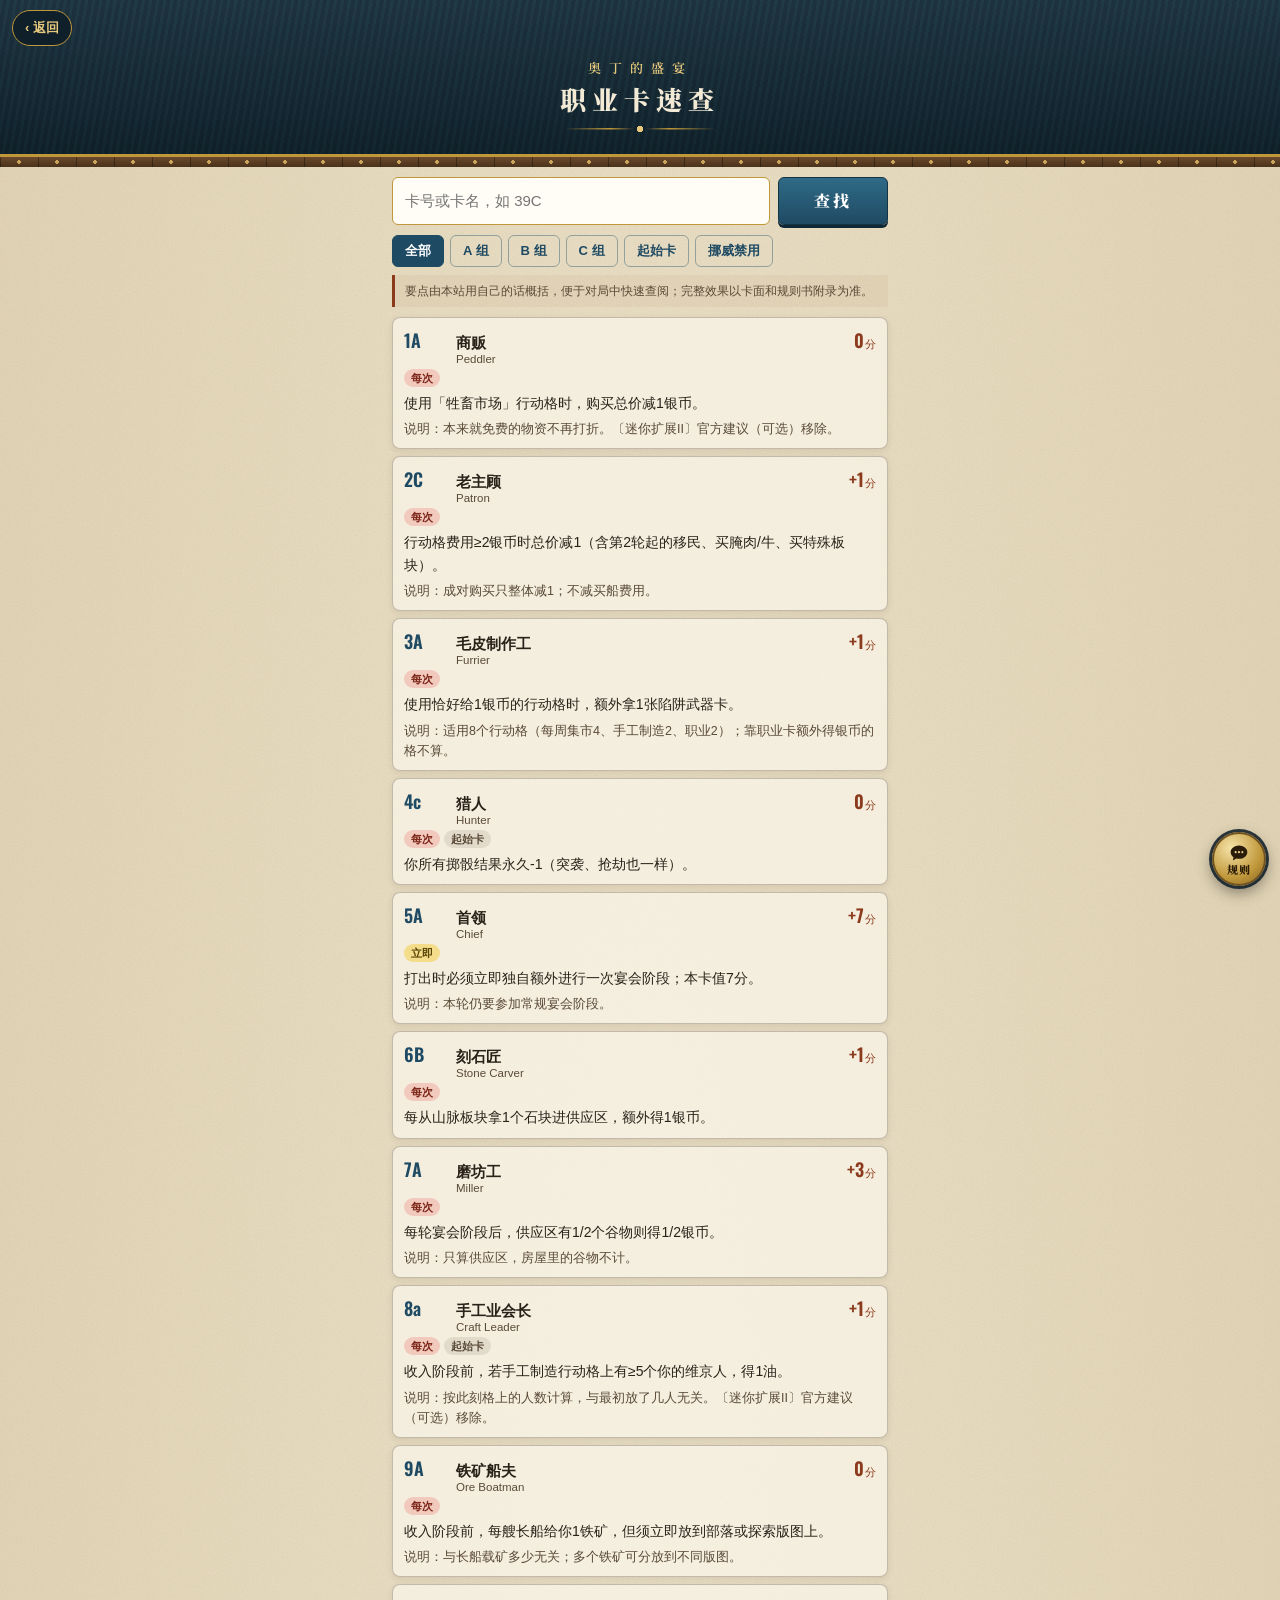
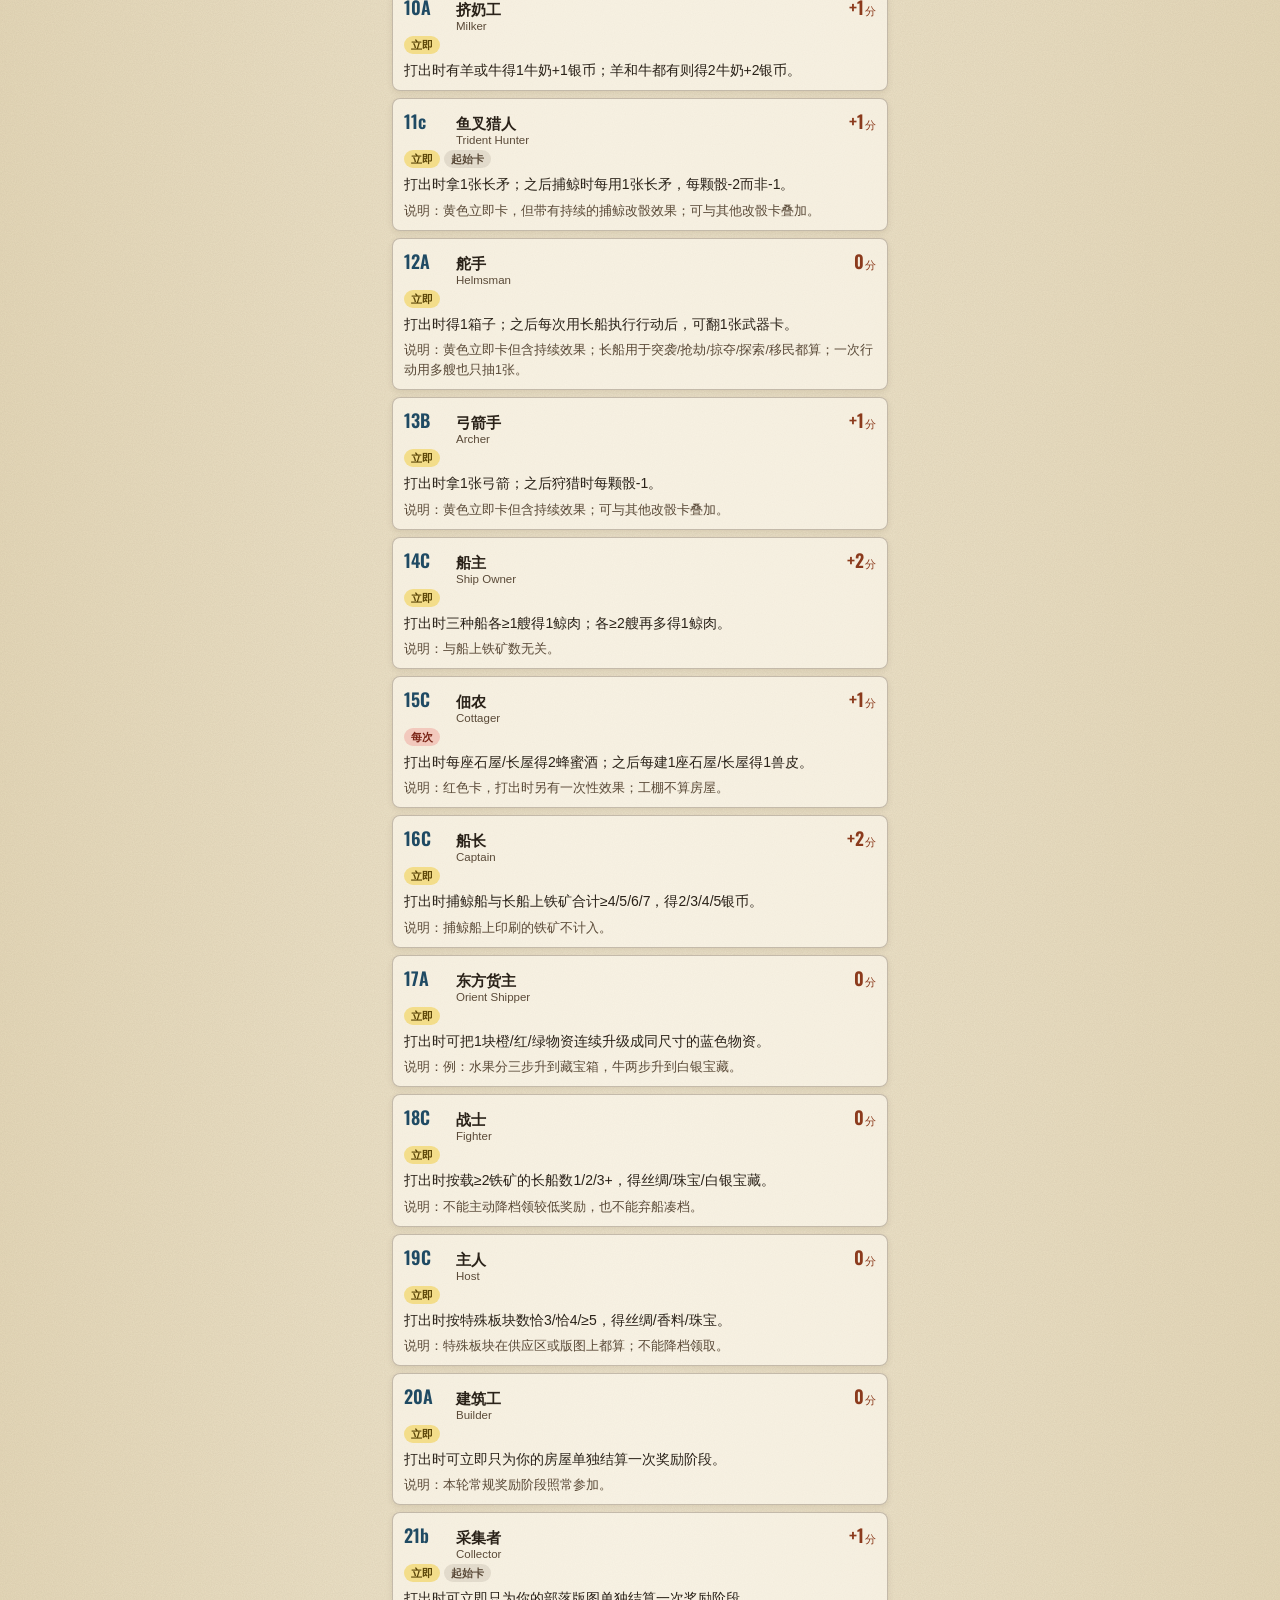
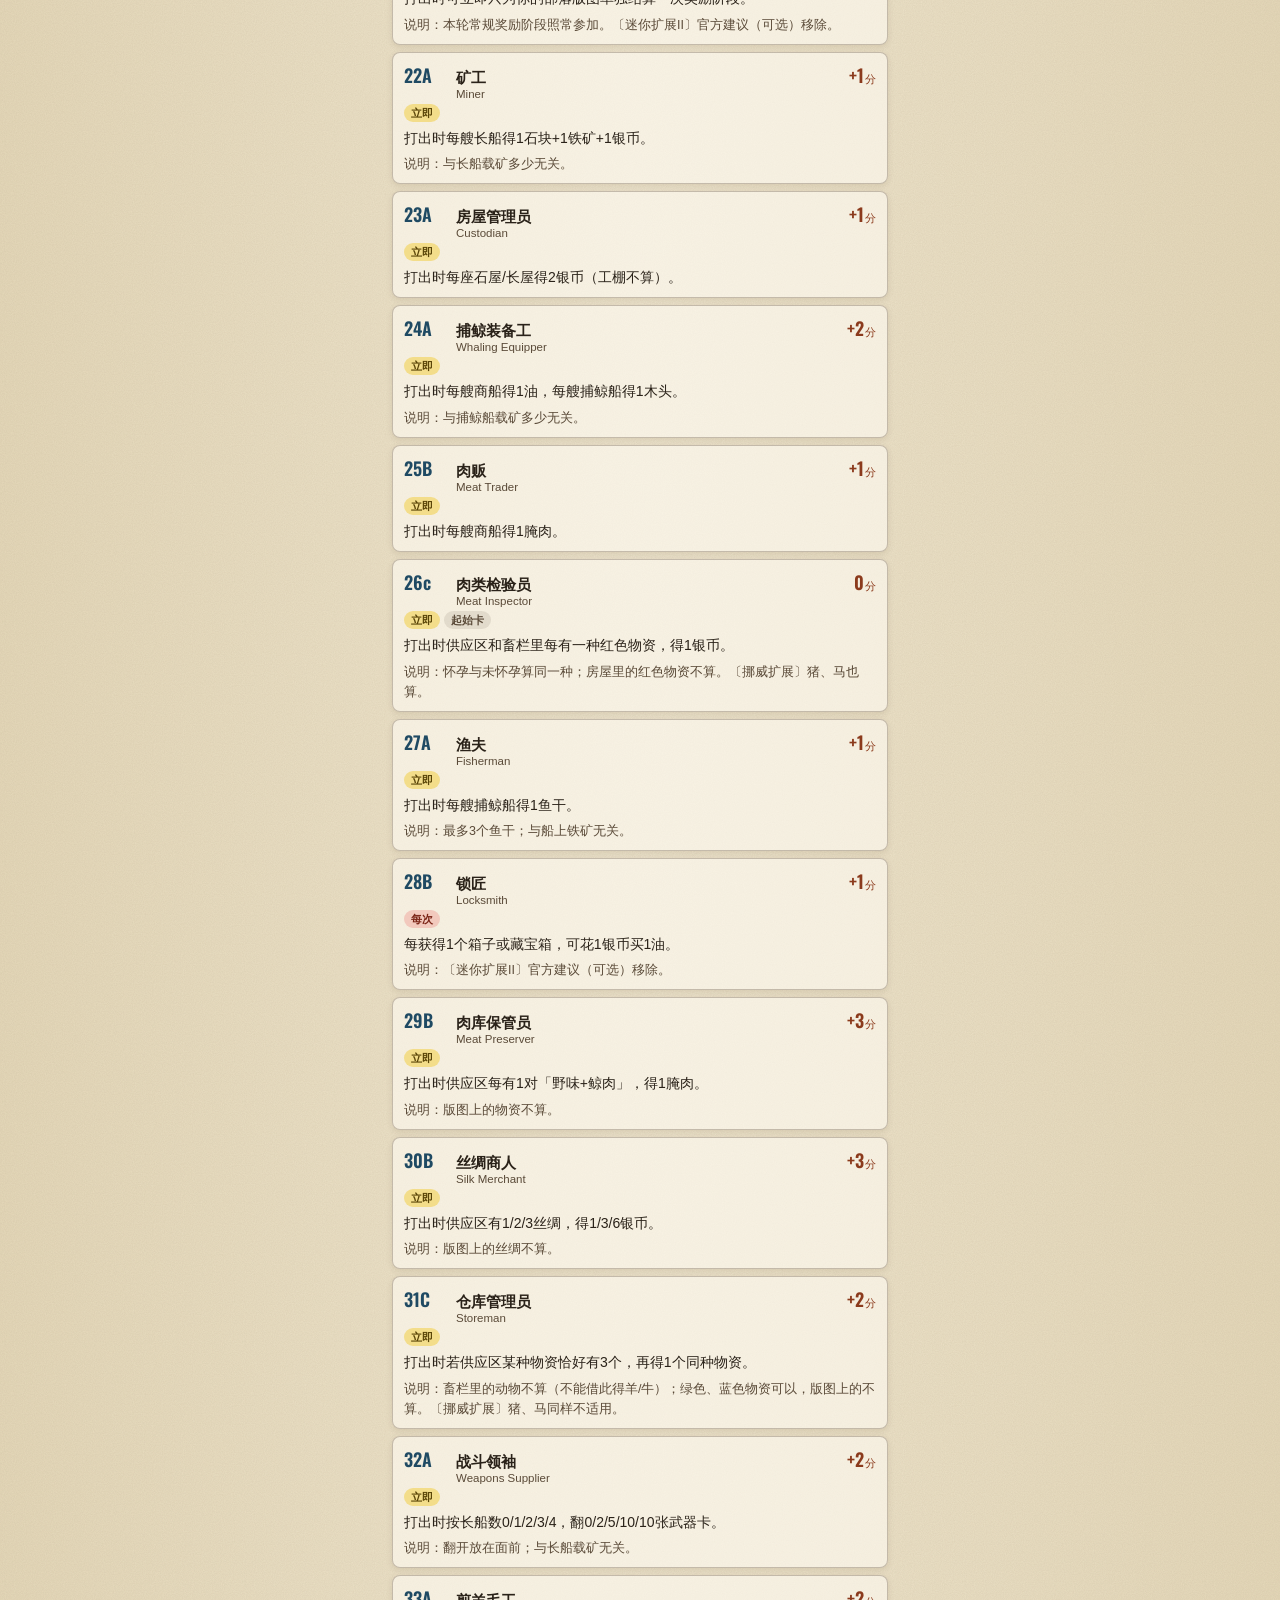
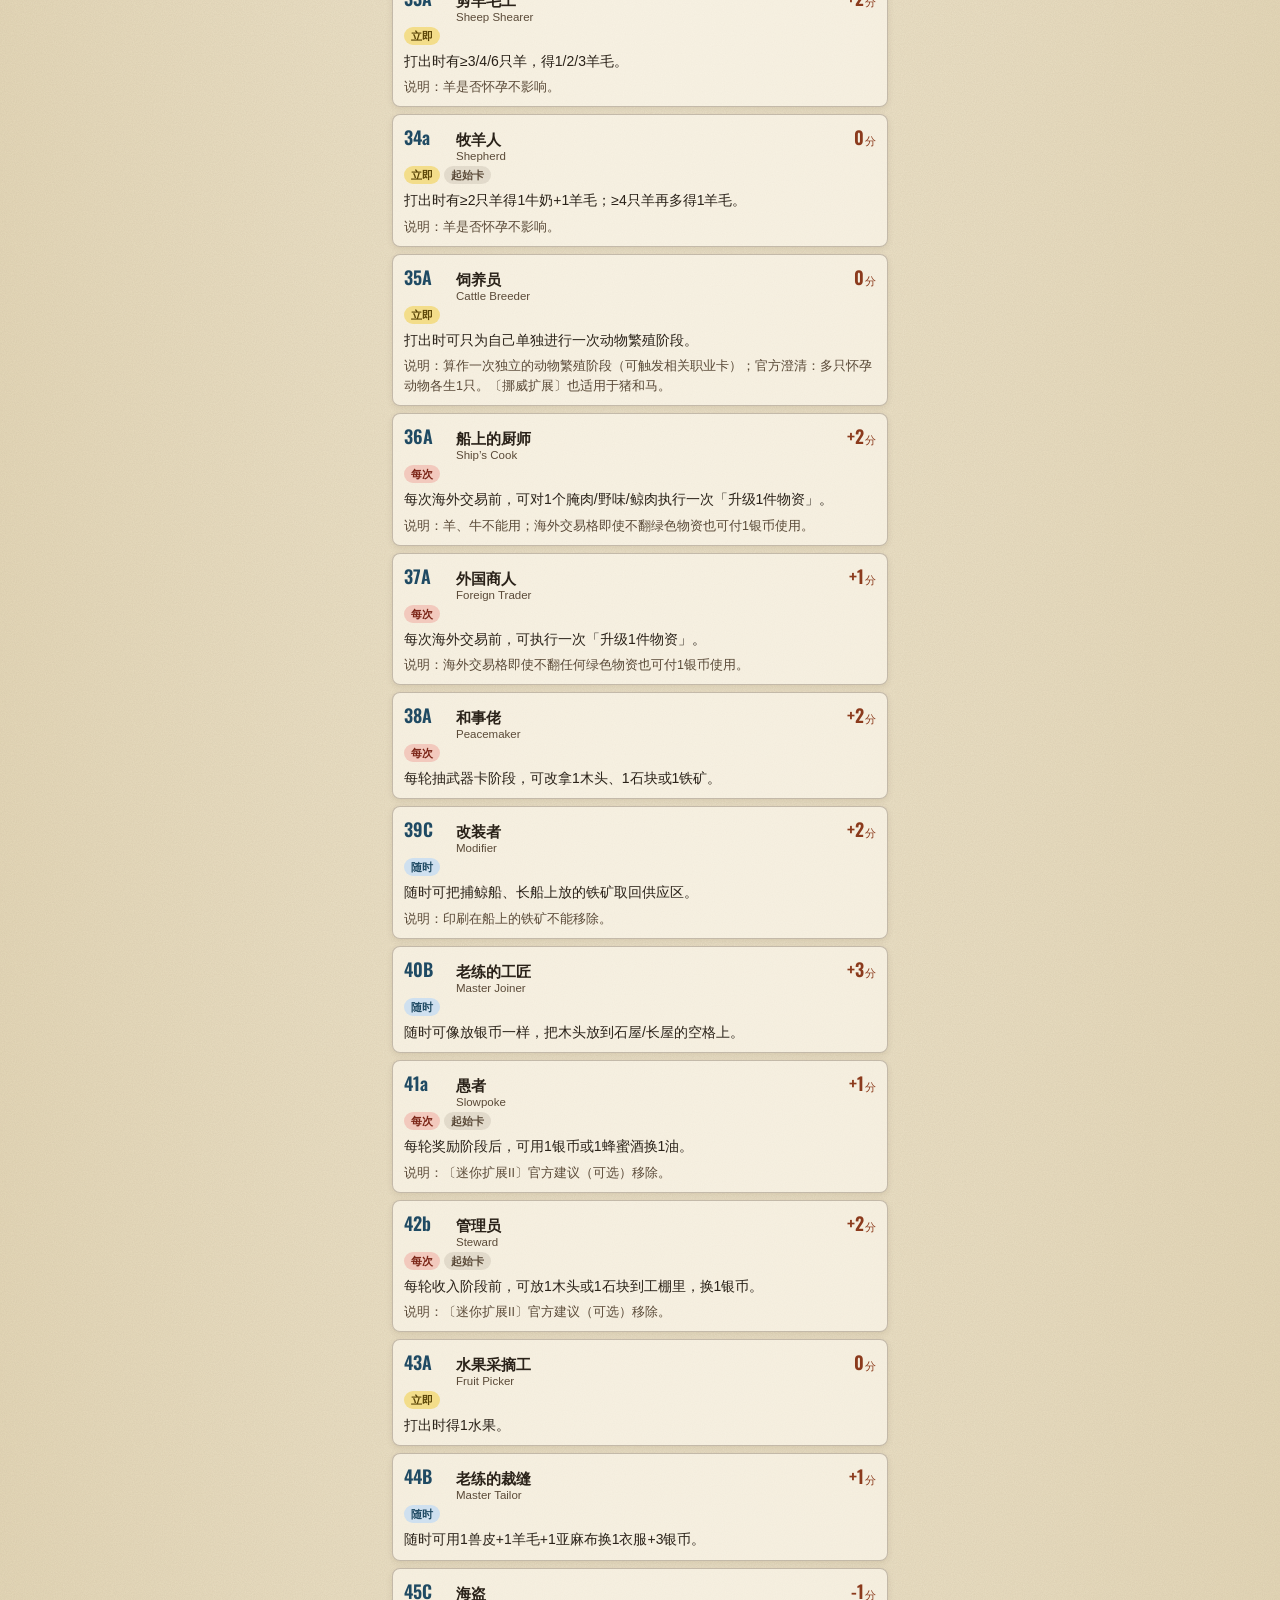
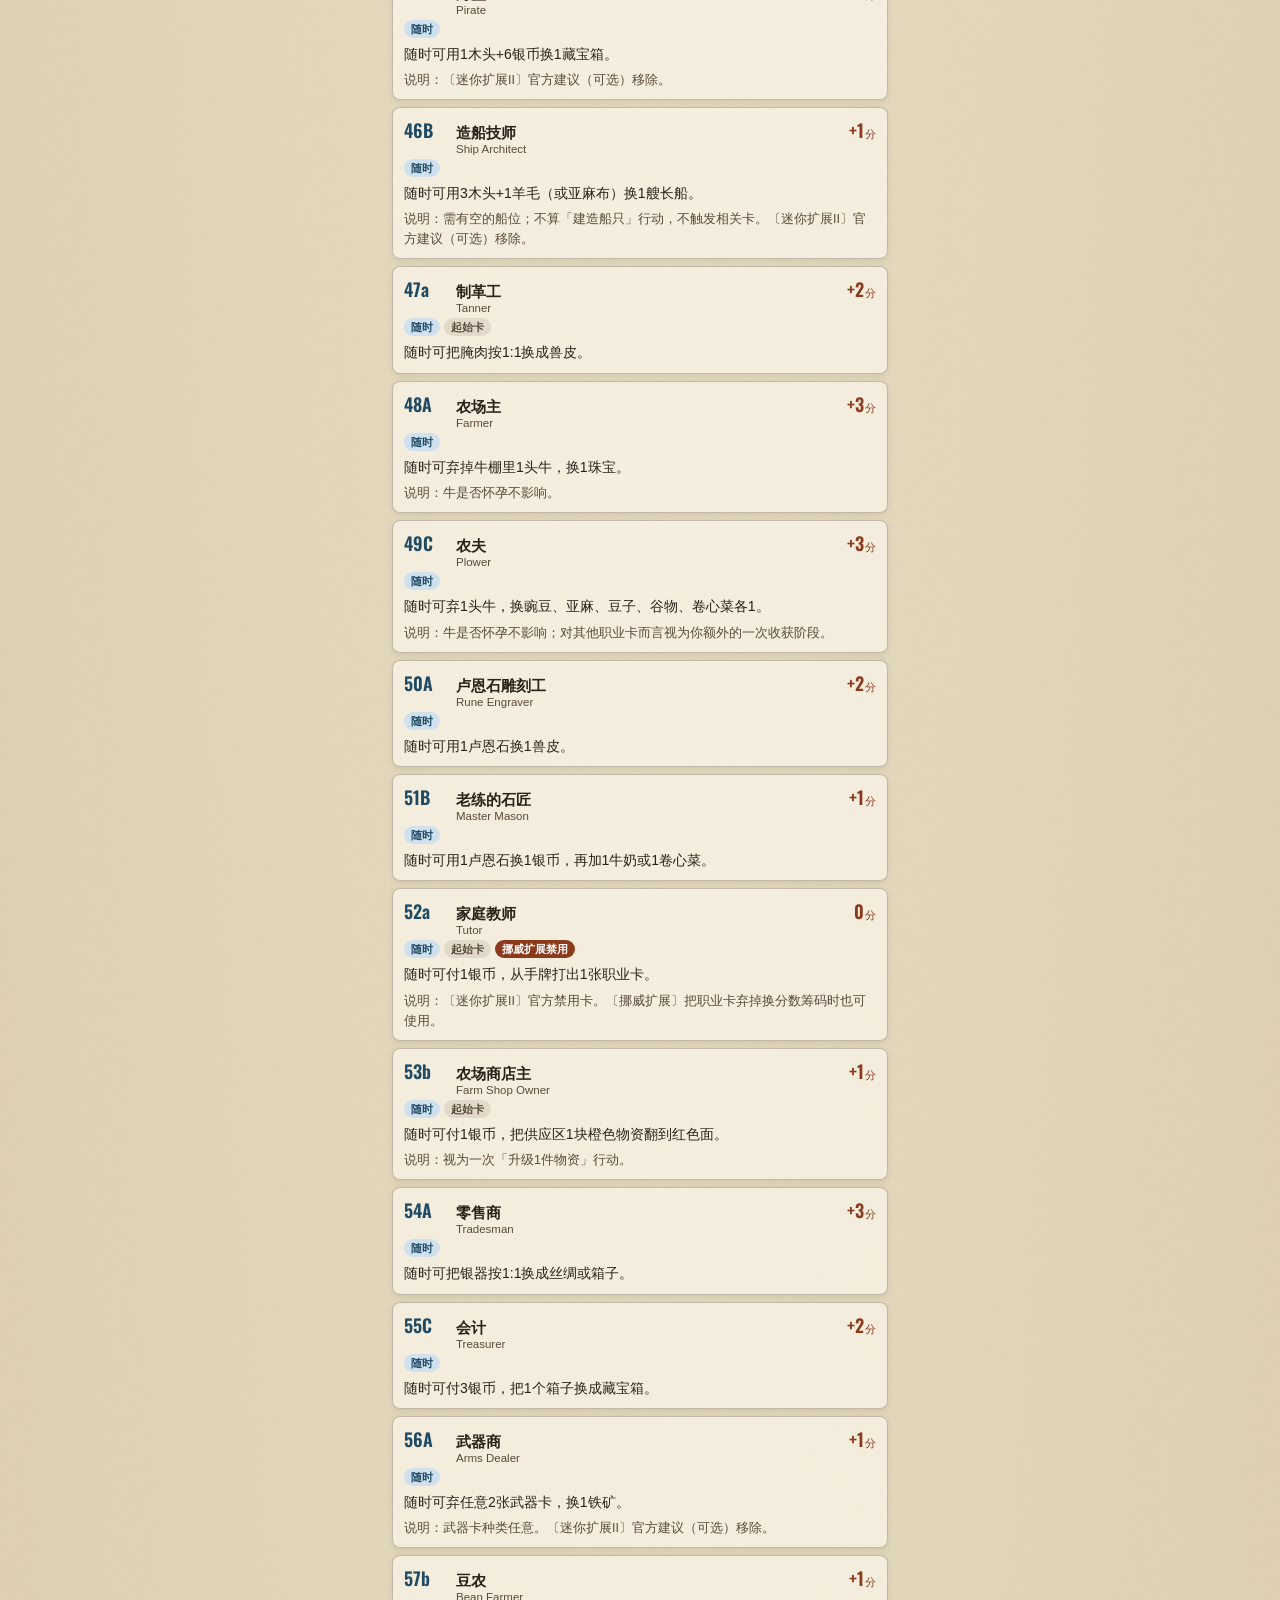
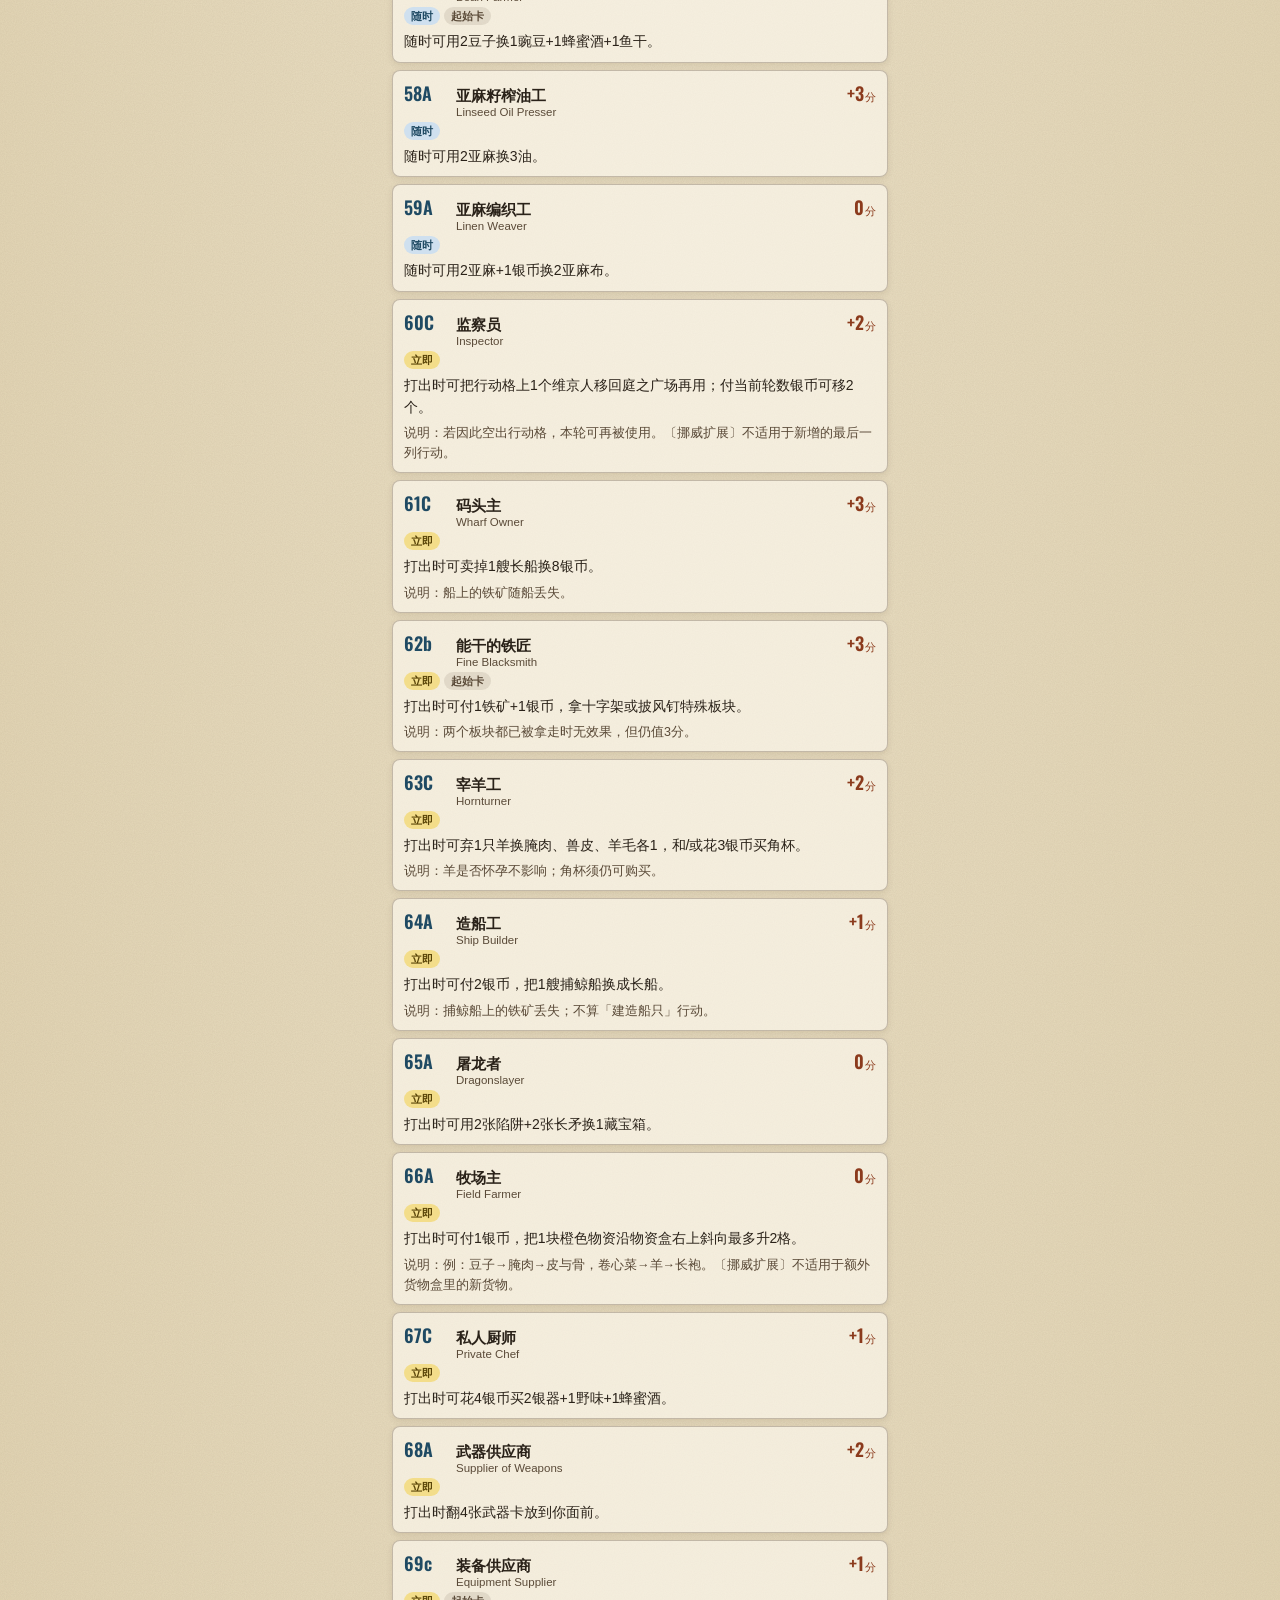
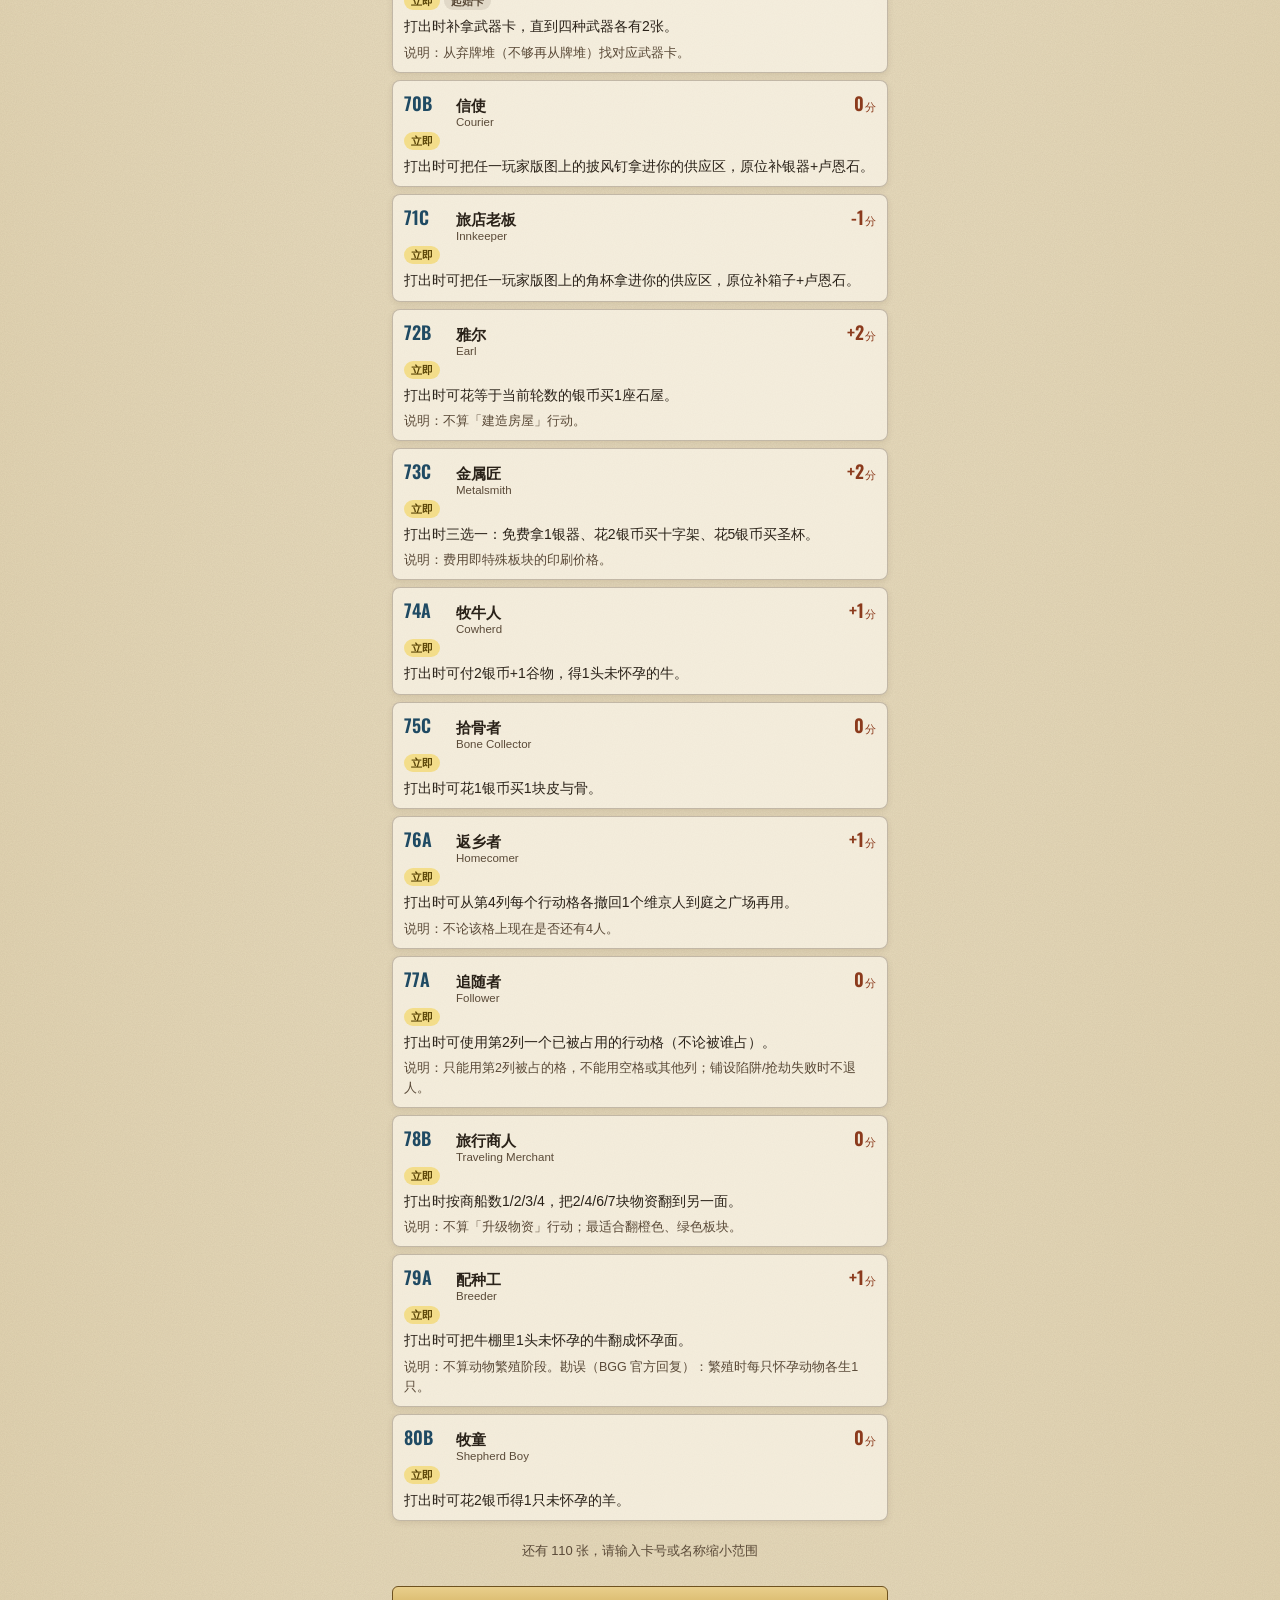
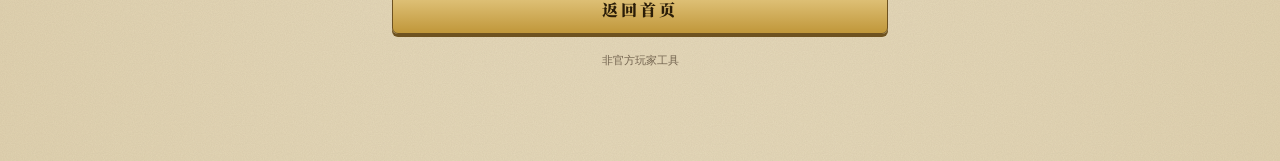
==== commit 0e38cc28: "左上角加返回：首页「‹ 全部游戏」回总入口，房间内「‹ 首页」回本站首页（不清空房间），教程等页面「‹ 返回」 Co-Authored-By: Claude Opus 5.5 <noreply@ant" ====
--- a/public/cards.html
+++ b/public/cards.html
@@ -13,7 +13,7 @@
 <link rel="stylesheet" href="style.css">
 </head>
 <body>
-<div class="hero"><div class="en">奥丁的盛宴</div><h1>职业卡速查</h1><div class="orn"></div></div><div class="band"></div>
+<div class="hero"><a class="back-nav" href="/" data-html2canvas-ignore>‹ 返回</a><div class="en">奥丁的盛宴</div><h1>职业卡速查</h1><div class="orn"></div></div><div class="band"></div>
 <div class="wrap">
 <form class="join" id="search"><input id="q" maxlength="20" autocomplete="off" placeholder="卡号或卡名，如 39C" enterkeyhint="search"><button class="btn navy">查找</button></form>
 <div class="chips cf" id="filters"></div>
--- a/public/style.css
+++ b/public/style.css
@@ -28,8 +28,12 @@
 .orn{width:150px;height:10px;margin:8px auto 0;
   background:radial-gradient(circle,var(--brass2) 0 3px,transparent 3.5px) center/10px 10px no-repeat,
     linear-gradient(90deg,transparent,var(--brass) 30%,transparent 46%,transparent 54%,var(--brass) 70%,transparent) center/100% 1.5px no-repeat}
+/* shared back navigation */
+.back-nav{display:inline-flex;align-items:center;justify-content:center;flex:none;min-height:36px;padding:0 12px;border:1px solid var(--brass);border-radius:18px;background:var(--steel);color:var(--brass2);font:600 13px var(--sans);text-decoration:none;white-space:nowrap}
+.hero{position:relative;padding-top:calc(env(safe-area-inset-top) + 58px)}
+.hero>.back-nav,.hero-art>.back-nav{position:absolute;z-index:2;top:calc(env(safe-area-inset-top) + 10px);left:calc(env(safe-area-inset-left) + 12px)}
 /* slim bar (in game) */
-.bar{display:flex;align-items:center;gap:8px;padding:calc(env(safe-area-inset-top) + 8px) 12px 8px;color:#f3ead6;
+.bar{display:flex;align-items:center;gap:8px;padding:calc(env(safe-area-inset-top) + 8px) 12px 8px calc(env(safe-area-inset-left) + 12px);color:#f3ead6;
   background:repeating-linear-gradient(100deg,#18323f 0 3px,#142a36 3px 7px),var(--steel2);border-bottom:2px solid var(--brass)}
 .bar .ttl{flex:1;font:900 15px var(--serif);letter-spacing:2px;white-space:nowrap;overflow:hidden;text-overflow:ellipsis}
 .room{display:inline-flex;align-items:center;gap:6px;height:30px;padding:0 10px;border-radius:15px;border:1px solid rgba(224,194,122,.5);
@@ -419,3 +423,20 @@
 .oc p{margin-top:5px;font:500 14px/1.6 var(--sans);color:var(--ink)}
 .oc p.cn{font-size:12.5px;color:var(--ink2)}
 .tiles .tile.wide{grid-column:span 2}
+/* rating card on the results tab (reviewCard in app.js) */
+.rv{padding:12px 12px 10px}
+.rv-l{font-size:12px;color:var(--ink2);margin-bottom:6px}
+.rv-who{display:flex;flex-wrap:wrap;gap:6px;margin-bottom:10px}
+.rv-who button{display:flex;align-items:center;gap:5px;height:34px;padding:0 10px 0 3px;border-radius:17px;border:1.5px solid rgba(42,34,25,.2);background:rgba(255,255,255,.5);color:var(--ink);font:600 13px var(--sans)}
+.rv-who button.on{border-color:var(--navy);background:var(--navy);color:#fff}
+.rv-st{display:flex;align-items:center;gap:2px;margin-bottom:10px}
+.rv-st button{width:40px;height:40px;border:0;background:none;font-size:32px;line-height:1;color:rgba(42,34,25,.22);padding:0}
+.rv-st button.on{color:var(--brass);text-shadow:0 1px 0 rgba(0,0,0,.15)}
+.rv-st span{margin-left:8px;font:600 14px var(--serif);color:var(--ink2)}
+.rv textarea{width:100%;min-height:72px;margin-bottom:10px;padding:10px;border-radius:8px;border:1.5px solid rgba(42,34,25,.2);background:rgba(255,255,255,.6);font:16px/1.6 var(--sans);color:var(--ink);resize:vertical;outline:none}
+.rv textarea:focus{border-color:var(--navy)}
+.rv > .btn{width:100%}
+.rv .err{margin-top:8px}
+.rv-done{text-align:center;font-size:30px;letter-spacing:4px;color:var(--brass)}
+.rv p{text-align:center;margin:4px 0 10px;font:600 15px var(--serif)}
+.rv .note{text-align:left;margin:8px 0 0;font:12px/1.6 var(--sans)}
